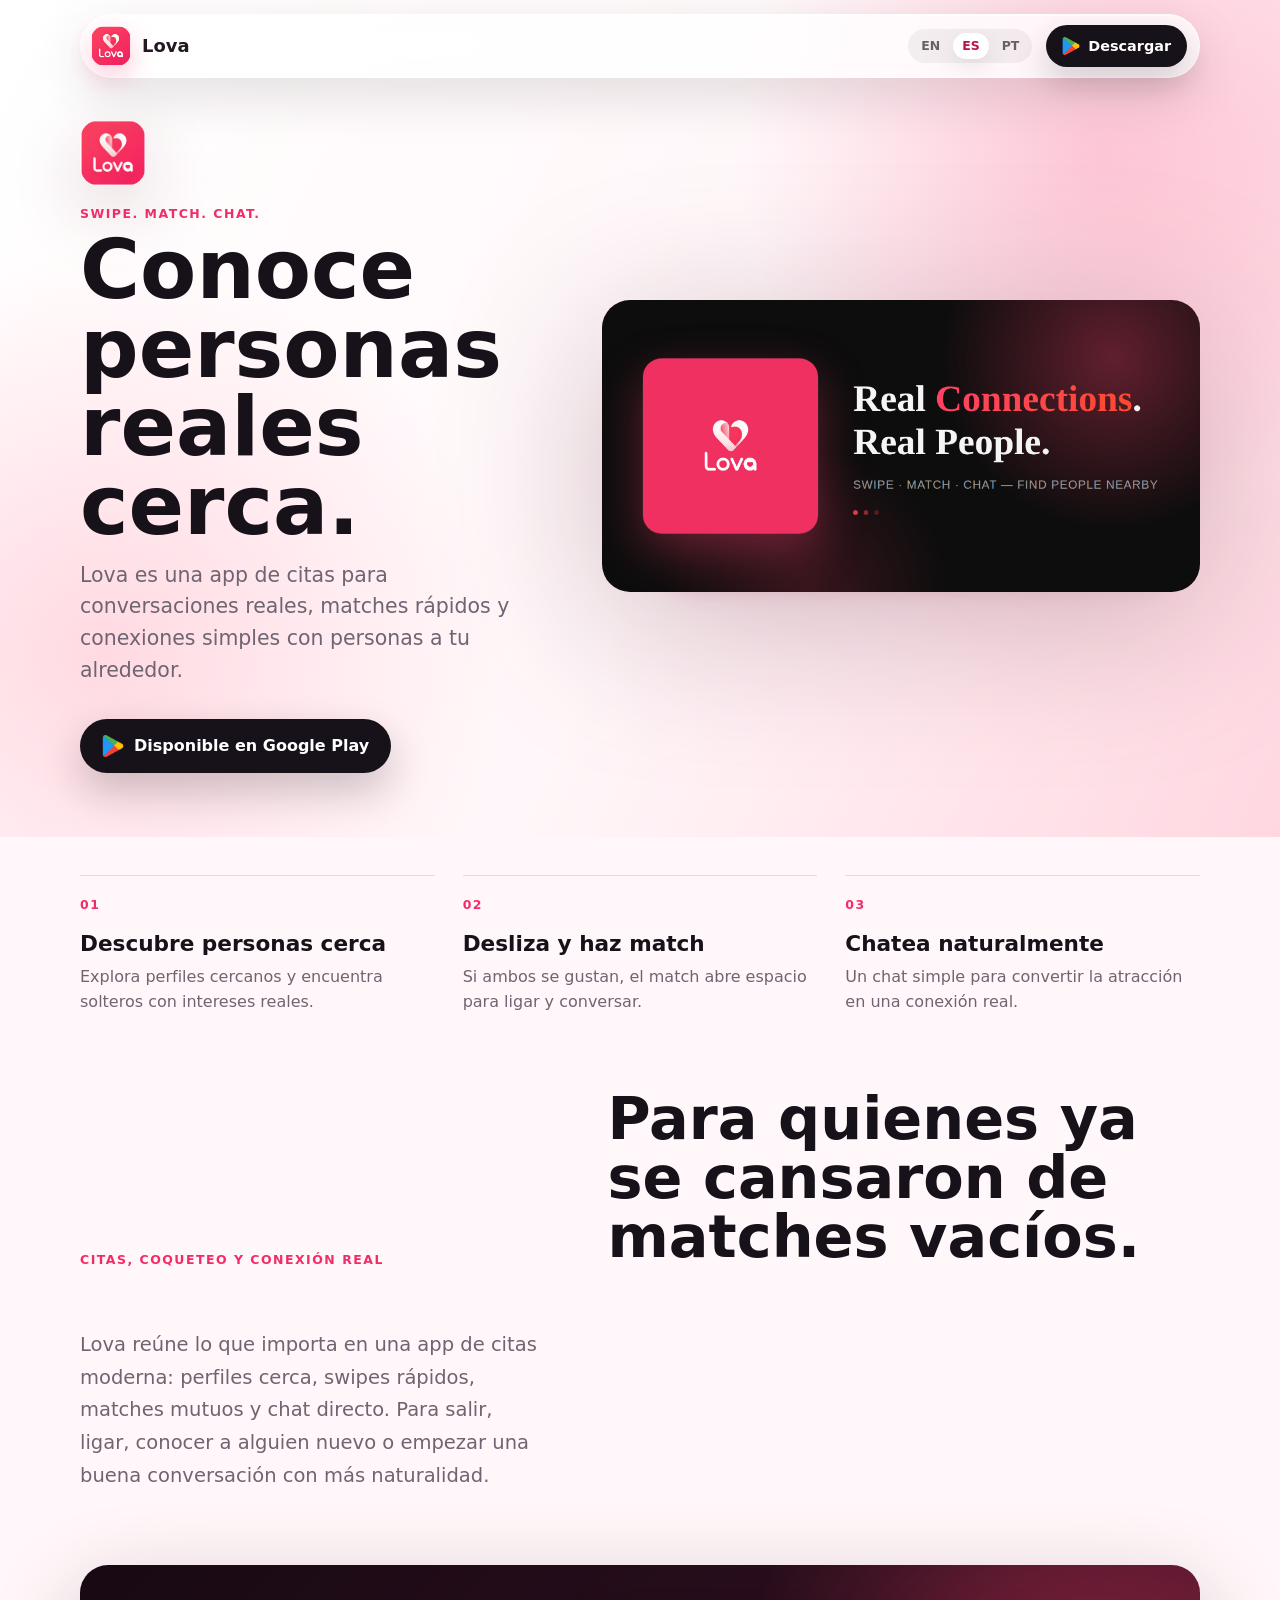
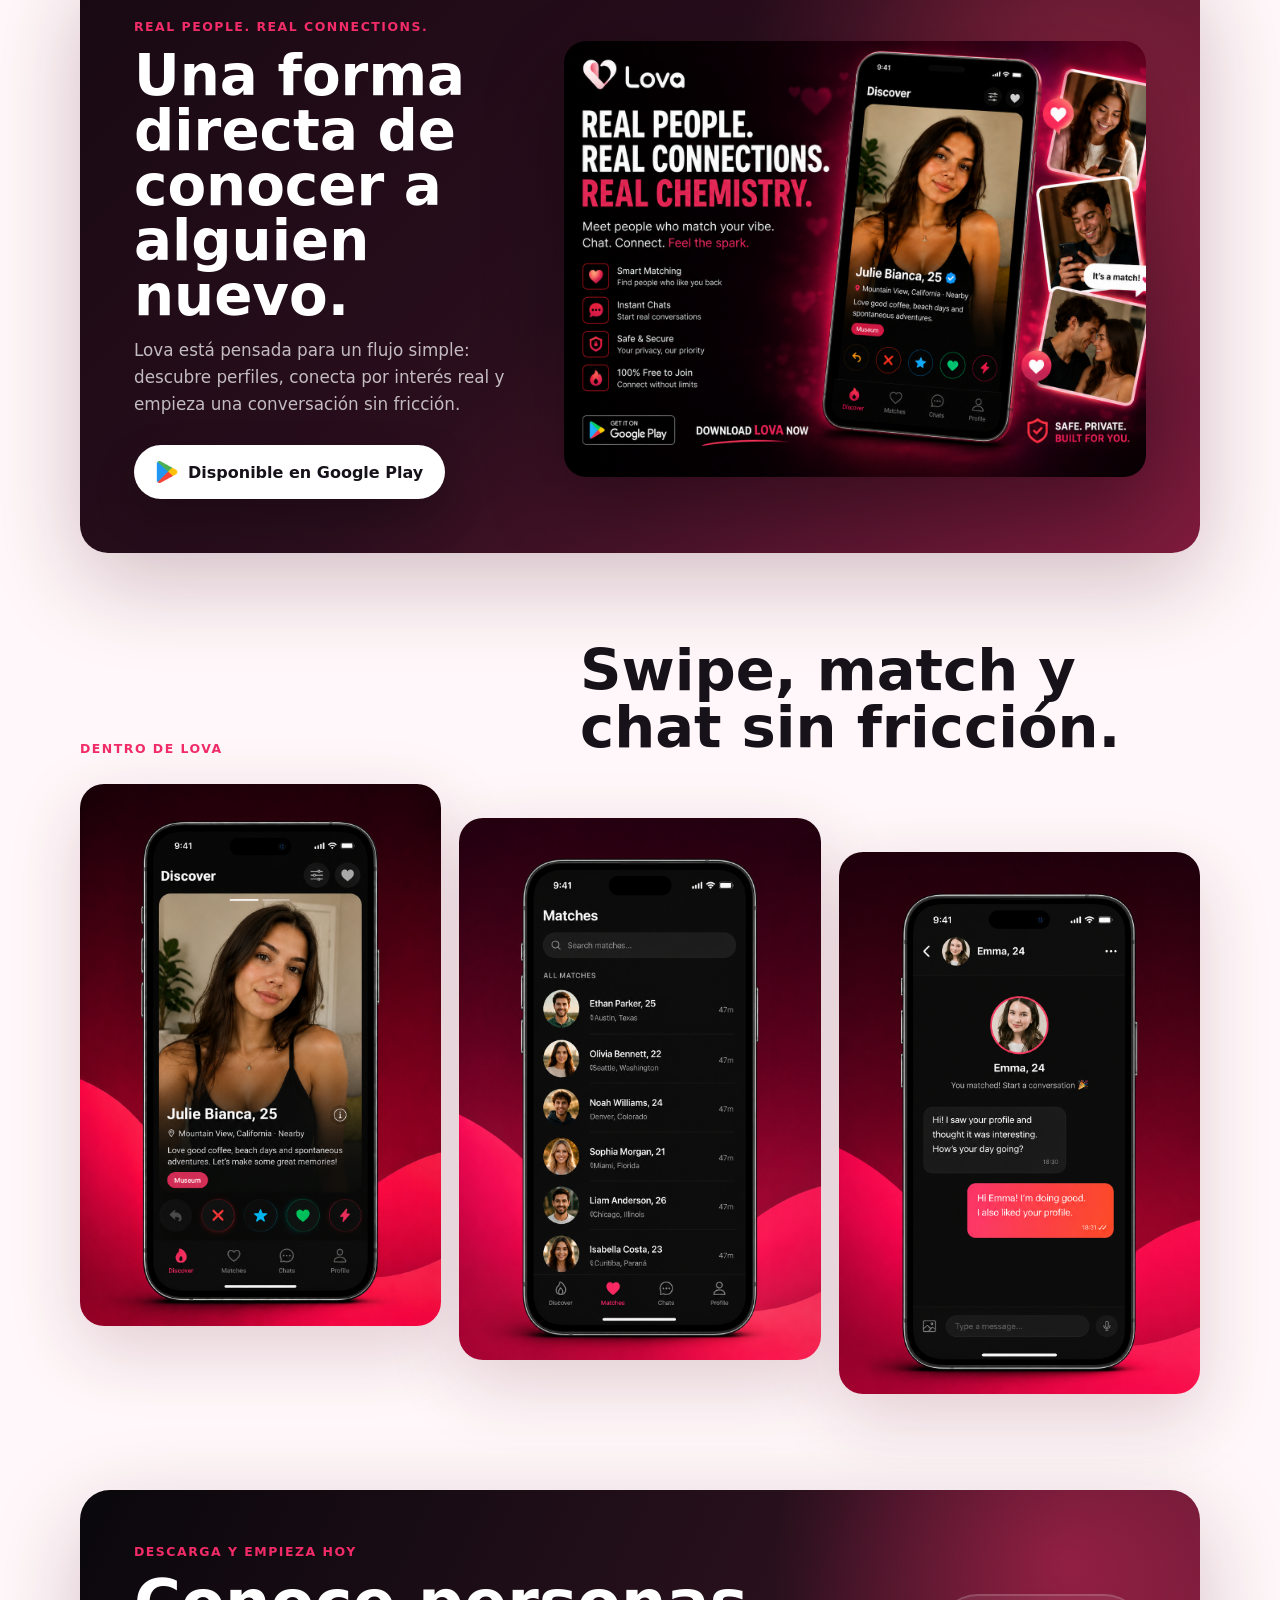
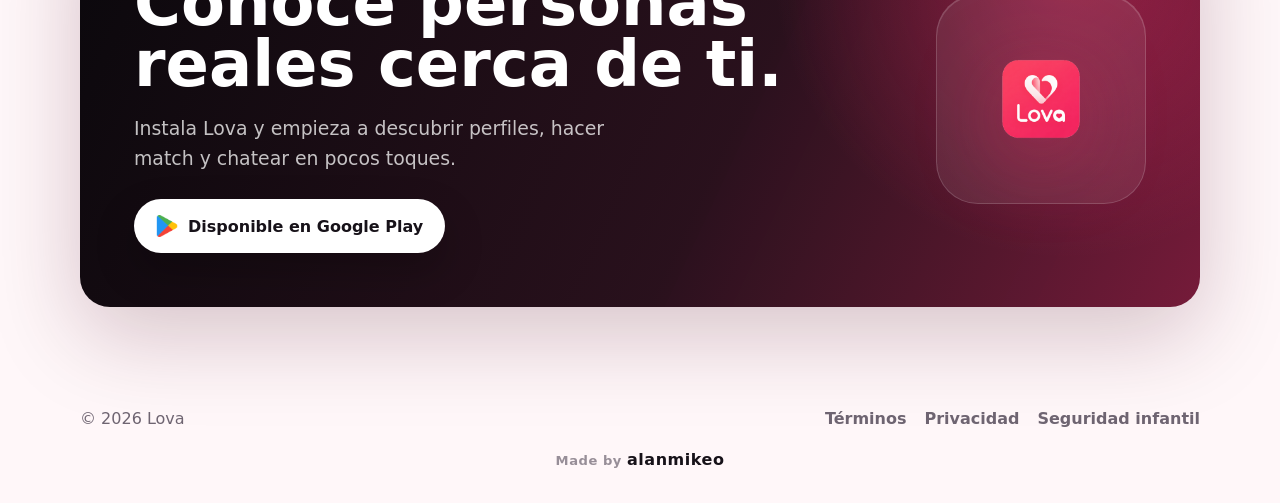
==== es/index.html @ 3b3c05e1 "first release, seo, clean design and multi-language" ====
<!doctype html>
<html lang="es">
  <head>
    <meta charset="utf-8" />
    <meta name="viewport" content="width=device-width, initial-scale=1" />
    <title>Lova | App de citas para conocer personas cerca</title>
    <meta
      name="description"
      content="Lova es una app de citas para conocer personas cerca: desliza, haz match, chatea y empieza conversaciones reales."
    />
    <meta name="robots" content="index, follow, max-image-preview:large" />
    <meta name="googlebot" content="index, follow, max-image-preview:large" />
    <meta name="author" content="alanmikeo" />
    <meta name="application-name" content="Lova" />
    <meta name="apple-mobile-web-app-title" content="Lova" />
    <meta name="format-detection" content="telephone=no" />
    <link rel="canonical" href="https://alanmikeo.github.io/lova-dating/es/" />
    <link rel="alternate" hreflang="x-default" href="https://alanmikeo.github.io/lova-dating/" />
    <link rel="alternate" hreflang="en" href="https://alanmikeo.github.io/lova-dating/" />
    <link rel="alternate" hreflang="es" href="https://alanmikeo.github.io/lova-dating/es/" />
    <link rel="alternate" hreflang="pt-BR" href="https://alanmikeo.github.io/lova-dating/pt-br/" />
    <link rel="sitemap" type="application/xml" href="https://alanmikeo.github.io/lova-dating/sitemap.xml" />
    <link rel="icon" href="../lova-imgs/logo.png" />
    <link rel="apple-touch-icon" href="../lova-imgs/logo.png" />
    <meta property="og:site_name" content="Lova" />
    <meta property="og:title" content="Lova | App de citas para conocer personas cerca" />
    <meta
      property="og:description"
      content="Una app de citas con swipe, match y chat para conocer personas cerca y empezar conversaciones reales."
    />
    <meta property="og:url" content="https://alanmikeo.github.io/lova-dating/es/" />
    <meta property="og:image" content="https://alanmikeo.github.io/lova-dating/lova-imgs/card.png" />
    <meta property="og:image:alt" content="Lova app de citas con swipe, match y chat" />
    <meta property="og:locale" content="es_ES" />
    <meta property="og:type" content="website" />
    <meta name="twitter:card" content="summary_large_image" />
    <meta name="twitter:title" content="Lova | App de citas para conocer personas cerca" />
    <meta
      name="twitter:description"
      content="Swipe, match y chat en una app de citas creada para conocer personas reales cerca."
    />
    <meta name="twitter:image" content="https://alanmikeo.github.io/lova-dating/lova-imgs/card.png" />
    <meta name="theme-color" content="#f22c68" />
    <link rel="stylesheet" href="../styles.css" />
    <script type="application/ld+json">
      {
        "@context": "https://schema.org",
        "@graph": [
          {
            "@type": "WebSite",
            "@id": "https://alanmikeo.github.io/lova-dating/es/#website",
            "url": "https://alanmikeo.github.io/lova-dating/es/",
            "name": "Lova",
            "inLanguage": "es",
            "description": "Página oficial de Lova, una app de citas para conocer personas cerca."
          },
          {
            "@type": "SoftwareApplication",
            "@id": "https://alanmikeo.github.io/lova-dating/es/#app",
            "name": "Lova",
            "operatingSystem": "Android",
            "applicationCategory": "SocialNetworkingApplication",
            "applicationSubCategory": "Dating app",
            "url": "https://alanmikeo.github.io/lova-dating/es/",
            "downloadUrl": "https://play.google.com/store/apps/details?id=com.alanmikeo.lova",
            "installUrl": "https://play.google.com/store/apps/details?id=com.alanmikeo.lova",
            "image": "https://alanmikeo.github.io/lova-dating/lova-imgs/card.png",
            "description": "Lova es una app de citas para conocer personas cerca, deslizar, hacer match y chatear con personas que conectan contigo.",
            "keywords": "app de citas, app de relaciones, conocer personas cerca, swipe, match, chat, ligar, conexiones reales",
            "isAccessibleForFree": true,
            "offers": {
              "@type": "Offer",
              "price": "0",
              "priceCurrency": "USD",
              "availability": "https://schema.org/InStock",
              "url": "https://play.google.com/store/apps/details?id=com.alanmikeo.lova"
            },
            "audience": {
              "@type": "PeopleAudience",
              "suggestedMinAge": 18
            }
          }
        ]
      }
    </script>
  </head>
  <body>
    <header class="site-header">
      <div class="nav-shell">
        <div class="brand" aria-label="Lova">
          <img src="../lova-imgs/logo.png" alt="Lova" />
          <span>Lova</span>
        </div>

        <nav class="header-languages" aria-label="Opciones de idioma">
          <a href="https://alanmikeo.github.io/lova-dating/">EN</a>
          <span>ES</span>
          <a href="https://alanmikeo.github.io/lova-dating/pt-br/">PT</a>
        </nav>

        <a
          class="header-cta"
          href="https://play.google.com/store/apps/details?id=com.alanmikeo.lova"
          rel="noopener noreferrer"
        >
          <img src="../lova-imgs/google-play.png" alt="" />
          <span>Descargar</span>
        </a>
      </div>
    </header>

    <main>
      <section class="hero" aria-labelledby="hero-title">
        <div class="hero-inner">
          <div class="hero-content">
            <img class="hero-logo" src="../lova-imgs/logo.png" alt="Lova app de citas" />
            <p class="eyebrow">Swipe. Match. Chat.</p>
            <h1 id="hero-title">Conoce personas reales cerca.</h1>
            <p class="hero-copy">
              Lova es una app de citas para conversaciones reales, matches
              rápidos y conexiones simples con personas a tu alrededor.
            </p>

            <div class="hero-actions" aria-label="Acciones principales">
              <a
                class="store-button"
                href="https://play.google.com/store/apps/details?id=com.alanmikeo.lova"
                rel="noopener noreferrer"
              >
                <img class="play-mark" src="../lova-imgs/google-play.png" alt="" />
                Disponible en Google Play
              </a>
            </div>
          </div>

          <div class="hero-showcase" aria-hidden="true">
            <img src="../lova-imgs/banner.png" alt="" />
          </div>
        </div>
      </section>

      <section class="proof" aria-label="Resumen de la app">
        <div>
          <span>01</span>
          <h2>Descubre personas cerca</h2>
          <p>Explora perfiles cercanos y encuentra solteros con intereses reales.</p>
        </div>
        <div>
          <span>02</span>
          <h2>Desliza y haz match</h2>
          <p>Si ambos se gustan, el match abre espacio para ligar y conversar.</p>
        </div>
        <div>
          <span>03</span>
          <h2>Chatea naturalmente</h2>
          <p>Un chat simple para convertir la atracción en una conexión real.</p>
        </div>
      </section>

      <section class="seo-strip" aria-labelledby="seo-title">
        <p class="eyebrow">Citas, coqueteo y conexión real</p>
        <h2 id="seo-title">Para quienes ya se cansaron de matches vacíos.</h2>
        <p>
          Lova reúne lo que importa en una app de citas moderna: perfiles cerca,
          swipes rápidos, matches mutuos y chat directo. Para salir, ligar,
          conocer a alguien nuevo o empezar una buena conversación con más
          naturalidad.
        </p>
      </section>

      <section class="promo-card" aria-labelledby="promo-title">
        <div class="promo-copy">
          <p class="eyebrow">Real people. Real connections.</p>
          <h2 id="promo-title">Una forma directa de conocer a alguien nuevo.</h2>
          <p>
            Lova está pensada para un flujo simple: descubre perfiles, conecta
            por interés real y empieza una conversación sin fricción.
          </p>
          <a
            class="store-button store-button-light"
            href="https://play.google.com/store/apps/details?id=com.alanmikeo.lova"
            rel="noopener noreferrer"
          >
            <img class="play-mark" src="../lova-imgs/google-play.png" alt="" />
            Disponible en Google Play
          </a>
        </div>

        <img
          class="promo-image"
          src="../lova-imgs/card.png"
          alt="Card promocional de Lova, app de citas con swipe, match y chat"
          loading="lazy"
        />
      </section>

      <section class="screens" aria-label="Pantallas de Lova">
        <div class="section-title">
          <p>Dentro de Lova</p>
          <h2>Swipe, match y chat sin fricción.</h2>
        </div>

        <div class="screen-row">
          <img src="../lova-imgs/swipe phone.png" alt="Pantalla de swipe para descubrir personas cerca en Lova" loading="lazy" />
          <img src="../lova-imgs/matches phone.png" alt="Pantalla de matches en la app de citas Lova" loading="lazy" />
          <img src="../lova-imgs/chat phone.png" alt="Pantalla de chat para conversar con matches en Lova" loading="lazy" />
        </div>
      </section>

      <section class="final-cta" aria-labelledby="final-title">
        <div class="final-cta-inner">
          <div class="final-copy">
            <p class="eyebrow">Descarga y empieza hoy</p>
            <h2 id="final-title">Conoce personas reales cerca de ti.</h2>
            <p>
              Instala Lova y empieza a descubrir perfiles, hacer match y chatear
              en pocos toques.
            </p>

            <a
              class="store-button store-button-light"
              href="https://play.google.com/store/apps/details?id=com.alanmikeo.lova"
              rel="noopener noreferrer"
            >
              <img class="play-mark" src="../lova-imgs/google-play.png" alt="" />
              Disponible en Google Play
            </a>
          </div>

          <div class="final-mark" aria-hidden="true">
            <img src="../lova-imgs/nobg.png" alt="" loading="lazy" />
          </div>
        </div>
      </section>
    </main>

    <footer class="site-footer">
      <div class="footer-main">
        <p>© 2026 Lova</p>
        <div class="footer-links">
          <a href="https://alanmikeo.github.io/lova-legal/#terms">Términos</a>
          <a href="https://alanmikeo.github.io/lova-legal/#privacy">Privacidad</a>
          <a href="https://alanmikeo.github.io/lova-legal/#child-safety">Seguridad infantil</a>
        </div>
      </div>

      <div class="developer-credit">
        <a href="https://alanmikeo.github.io" target="_blank" rel="noopener">
          Made by <span>alanmikeo</span>
        </a>
      </div>

    </footer>
  </body>
</html>
---- styles.css ----
:root {
  color-scheme: light;
  --ink: #171219;
  --muted: #6f6572;
  --paper: #fff7f9;
  --paper-strong: #ffffff;
  --line: rgba(23, 18, 25, 0.12);
  --brand: #f22c68;
  --brand-deep: #b91448;
  --plum: #2a111d;
  --shadow: 0 24px 70px rgba(93, 20, 46, 0.18);
}

* {
  box-sizing: border-box;
}

body {
  margin: 0;
  min-width: 320px;
  background: var(--paper);
  color: var(--ink);
  font-family:
    Inter, ui-sans-serif, system-ui, -apple-system, BlinkMacSystemFont, "Segoe UI",
    sans-serif;
}

img {
  display: block;
  max-width: 100%;
}

a {
  color: inherit;
  text-decoration: none;
}

.site-header {
  position: fixed;
  top: 0;
  right: 0;
  left: 0;
  z-index: 20;
  width: min(1120px, calc(100% - 32px));
  margin: 14px auto 0;
}

.brand,
.nav-shell,
.header-languages,
.header-cta,
.hero-actions,
.footer-main,
.footer-links {
  display: flex;
  align-items: center;
}

.nav-shell {
  justify-content: space-between;
  gap: 14px;
  min-height: 64px;
  padding: 10px 12px 10px 10px;
  border: 1px solid rgba(255, 255, 255, 0.68);
  border-radius: 999px;
  background: rgba(255, 255, 255, 0.78);
  box-shadow:
    0 18px 52px rgba(23, 18, 25, 0.12),
    inset 0 1px 0 rgba(255, 255, 255, 0.72);
  backdrop-filter: blur(22px);
}

.brand {
  gap: 11px;
  color: #211821;
  font-size: 1.12rem;
  font-weight: 900;
  letter-spacing: 0;
  line-height: 1;
}

.brand img {
  width: 40px;
  height: 40px;
  border-radius: 14px;
  box-shadow: 0 10px 26px rgba(242, 44, 104, 0.24);
}

.header-languages {
  gap: 4px;
  margin-left: auto;
  padding: 4px;
  border-radius: 999px;
  background: rgba(23, 18, 25, 0.055);
}

.header-languages a,
.header-languages span {
  min-width: 34px;
  padding: 7px 9px;
  border-radius: 999px;
  color: rgba(33, 24, 33, 0.66);
  font-size: 0.78rem;
  font-weight: 900;
  line-height: 1;
  text-align: center;
}

.header-languages span {
  background: #fff;
  color: var(--brand-deep);
  box-shadow: 0 8px 22px rgba(23, 18, 25, 0.08);
}

.header-languages a:hover {
  color: var(--ink);
  background: rgba(255, 255, 255, 0.58);
}

.header-cta {
  gap: 8px;
  min-height: 42px;
  padding: 0 16px;
  border-radius: 999px;
  background: var(--ink);
  color: #fff;
  font-size: 0.9rem;
  font-weight: 900;
  line-height: 1;
  box-shadow: 0 14px 32px rgba(23, 18, 25, 0.18);
  transition:
    transform 180ms ease,
    background 180ms ease;
}

.header-cta:hover {
  transform: translateY(-1px);
  background: var(--plum);
}

.header-cta img {
  width: 18px;
  height: 18px;
  object-fit: contain;
}

.hero {
  position: relative;
  overflow: hidden;
  background:
    radial-gradient(circle at 86% 18%, rgba(242, 44, 104, 0.2), transparent 28%),
    radial-gradient(circle at 8% 78%, rgba(255, 207, 218, 0.76), transparent 30%),
    linear-gradient(115deg, #fff 0%, #fff7f9 54%, #ffd7e1 100%);
}

.hero-inner {
  position: relative;
  display: grid;
  grid-template-columns: minmax(0, 0.86fr) minmax(420px, 1.14fr);
  gap: clamp(34px, 5.5vw, 78px);
  align-items: center;
  width: min(1120px, calc(100% - 32px));
  min-height: 88svh;
  margin: 0 auto;
  padding: 120px 0 64px;
}

.hero-content {
  position: relative;
  z-index: 2;
}

.hero-logo {
  width: 66px;
  height: 66px;
  margin-bottom: 20px;
  border-radius: 20px;
  box-shadow: var(--shadow);
}

.eyebrow,
.proof span,
.section-title p {
  margin: 0;
  color: var(--brand);
  font-size: 0.78rem;
  font-weight: 900;
  letter-spacing: 0.12em;
  text-transform: uppercase;
}

.hero h1 {
  margin: 10px 0 14px;
  max-width: 650px;
  font-size: clamp(3.2rem, 6.4vw, 5.65rem);
  line-height: 0.96;
  letter-spacing: 0;
}

.hero-copy {
  max-width: 500px;
  margin: 0;
  color: var(--muted);
  font-size: clamp(1.04rem, 1.8vw, 1.28rem);
  line-height: 1.55;
}

.hero-showcase {
  position: relative;
  z-index: 1;
  justify-self: end;
  width: min(700px, 100%);
}

.hero-showcase::before {
  position: absolute;
  inset: 8% 4% 0 10%;
  z-index: -1;
  border-radius: 34px;
  background: linear-gradient(135deg, rgba(242, 44, 104, 0.22), rgba(23, 18, 25, 0.06));
  filter: blur(10px);
  content: "";
}

.hero-showcase img {
  width: 100%;
  border-radius: 28px;
  filter: drop-shadow(0 30px 80px rgba(67, 8, 31, 0.24));
}

.hero-actions {
  flex-wrap: wrap;
  gap: 16px;
  margin-top: 32px;
}

.store-button {
  display: inline-flex;
  align-items: center;
  justify-content: center;
  gap: 10px;
  min-height: 54px;
  padding: 0 22px;
  border-radius: 999px;
  background: var(--ink);
  color: #fff;
  font-weight: 850;
  box-shadow: 0 18px 42px rgba(23, 18, 25, 0.22);
  transition:
    transform 180ms ease,
    background 180ms ease;
}

.store-button:hover {
  transform: translateY(-2px);
  background: var(--plum);
}

.play-mark {
  width: 22px;
  height: 22px;
  object-fit: contain;
}

.proof,
.seo-strip,
.promo-card,
.screens,
.site-footer {
  width: min(1120px, calc(100% - 32px));
  margin: 0 auto;
}

.proof {
  display: grid;
  grid-template-columns: repeat(3, minmax(0, 1fr));
  gap: 28px;
  padding: 38px 0 64px;
}

.proof div {
  border-top: 1px solid var(--line);
  padding-top: 18px;
}

.proof h2 {
  margin: 18px 0 8px;
  font-size: 1.35rem;
  letter-spacing: 0;
}

.proof p {
  margin: 0;
  color: var(--muted);
  line-height: 1.58;
}

.seo-strip {
  display: grid;
  grid-template-columns: minmax(0, 0.88fr) minmax(0, 1.12fr);
  gap: clamp(24px, 5vw, 62px);
  align-items: end;
  padding: 0 0 72px;
}

.seo-strip h2 {
  margin: 12px 0 0;
  font-size: clamp(2.1rem, 4.6vw, 4.35rem);
  line-height: 1;
  letter-spacing: 0;
}

.seo-strip p:last-child {
  margin: 0;
  color: var(--muted);
  font-size: clamp(1.02rem, 1.8vw, 1.22rem);
  line-height: 1.68;
}

.promo-card {
  display: grid;
  grid-template-columns: minmax(0, 0.78fr) minmax(0, 1.22fr);
  gap: clamp(28px, 5vw, 58px);
  align-items: center;
  margin-bottom: 72px;
  padding: clamp(28px, 5vw, 54px);
  overflow: hidden;
  border-radius: 28px;
  background:
    radial-gradient(circle at 88% 24%, rgba(255, 65, 105, 0.36), transparent 30%),
    linear-gradient(135deg, #170912 0%, #2a0e1d 48%, #f22c68 170%);
  color: #fff;
  box-shadow: 0 28px 90px rgba(67, 8, 31, 0.24);
}

.promo-copy {
  position: relative;
  z-index: 1;
}

.promo-copy h2 {
  max-width: 420px;
  margin: 14px 0 14px;
  font-size: clamp(2.2rem, 4.4vw, 4.25rem);
  line-height: 0.98;
  letter-spacing: 0;
}

.promo-copy p:not(.eyebrow) {
  max-width: 430px;
  margin: 0 0 28px;
  color: rgba(255, 255, 255, 0.72);
  font-size: 1.05rem;
  line-height: 1.58;
}

.store-button-light {
  background: #fff;
  color: var(--ink);
  box-shadow: 0 18px 42px rgba(0, 0, 0, 0.24);
}

.store-button-light:hover {
  background: #fff7f9;
}

.promo-image {
  width: 100%;
  border-radius: 22px;
  box-shadow: 0 30px 80px rgba(0, 0, 0, 0.32);
}

.screens {
  padding: 18px 0 78px;
}

.section-title {
  display: flex;
  align-items: end;
  justify-content: space-between;
  gap: 32px;
  margin-bottom: 28px;
}

.section-title h2 {
  max-width: 620px;
  margin: 0;
  font-size: clamp(2.2rem, 4.5vw, 4.4rem);
  line-height: 0.98;
  letter-spacing: 0;
}

.screen-row {
  display: grid;
  grid-template-columns: repeat(3, minmax(0, 1fr));
  gap: 18px;
}

.screen-row img {
  width: 100%;
  aspect-ratio: 2 / 3;
  border-radius: 24px;
  object-fit: cover;
  box-shadow: var(--shadow);
}

.screen-row img:nth-child(2) {
  margin-top: 34px;
}

.screen-row img:nth-child(3) {
  margin-top: 68px;
}

.final-cta {
  position: relative;
  overflow: hidden;
  width: min(1120px, calc(100% - 32px));
  margin: 18px auto 72px;
  border-radius: 30px;
  background:
    radial-gradient(circle at 88% 18%, rgba(242, 44, 104, 0.42), transparent 28%),
    linear-gradient(115deg, rgba(10, 8, 12, 0.98) 0%, rgba(42, 17, 29, 0.98) 58%, rgba(242, 44, 104, 0.84) 150%),
    #171219;
  color: #fff;
  box-shadow: 0 28px 90px rgba(67, 8, 31, 0.22);
}

.final-cta-inner {
  display: grid;
  grid-template-columns: minmax(0, 1fr) 220px;
  gap: clamp(22px, 4vw, 48px);
  align-items: center;
  padding: clamp(28px, 5vw, 54px);
}

.final-copy {
  position: relative;
  z-index: 1;
}

.final-copy h2 {
  max-width: 680px;
  margin: 14px 0 18px;
  font-size: clamp(2.35rem, 5vw, 4.8rem);
  line-height: 0.96;
  letter-spacing: 0;
}

.final-copy p:not(.eyebrow) {
  max-width: 520px;
  margin: 0 0 26px;
  color: rgba(255, 255, 255, 0.75);
  font-size: clamp(1rem, 1.7vw, 1.18rem);
  line-height: 1.58;
}

.final-mark {
  display: grid;
  place-items: center;
  justify-self: end;
  width: 210px;
  aspect-ratio: 1;
  border: 1px solid rgba(255, 255, 255, 0.16);
  border-radius: 42px;
  background: rgba(255, 255, 255, 0.08);
  box-shadow: inset 0 1px 0 rgba(255, 255, 255, 0.16);
}

.final-mark img {
  width: 78%;
  filter: drop-shadow(0 18px 42px rgba(242, 44, 104, 0.34));
}

.footer-main {
  display: flex;
  align-items: center;
  justify-content: space-between;
  gap: 18px;
}

.site-footer {
  padding: 30px 0 34px;
  color: var(--muted);
}

.footer-main p {
  margin: 0;
}

.footer-links {
  gap: 18px;
  flex-wrap: wrap;
  justify-content: flex-end;
}

.footer-links a {
  color: var(--muted);
  font-weight: 760;
}

.footer-links a:hover,
.developer-credit a:hover span {
  color: var(--ink);
}

.developer-credit {
  margin-top: 22px;
  text-align: center;
}

.developer-credit a {
  color: rgba(111, 101, 114, 0.72);
  font-size: 0.82rem;
  font-weight: 650;
  letter-spacing: 0.04em;
}

.developer-credit span {
  color: var(--ink);
  font-size: medium;
  font-weight: 850;
}

@media (max-width: 860px) {
  .site-header {
    width: min(100% - 24px, 1120px);
    margin-top: 12px;
  }

  .nav-shell {
    gap: 10px;
  }

  .hero-inner {
    grid-template-columns: 1fr;
    gap: 38px;
    min-height: auto;
    padding: 118px 0 58px;
  }

  .hero-showcase {
    justify-self: center;
    width: min(680px, 100%);
  }

  .proof,
  .seo-strip,
  .promo-card,
  .screen-row {
    grid-template-columns: 1fr;
  }

  .proof {
    gap: 22px;
    padding-bottom: 48px;
  }

  .seo-strip {
    padding-bottom: 48px;
  }

  .section-title {
    display: block;
  }

  .section-title p {
    margin-bottom: 12px;
  }

  .promo-card {
    margin-bottom: 54px;
  }

  .screen-row img,
  .screen-row img:nth-child(2),
  .screen-row img:nth-child(3) {
    max-width: 420px;
    margin: 0 auto;
  }

  .final-cta-inner {
    grid-template-columns: 1fr;
  }

  .final-mark {
    justify-self: center;
    width: min(220px, 72%);
  }
}

@media (max-width: 520px) {
  .site-header {
    width: min(100% - 16px, 1120px);
    margin-top: 8px;
  }

  .nav-shell {
    min-height: 54px;
    padding: 8px;
    gap: 8px;
  }

  .brand {
    gap: 8px;
    font-size: 0.96rem;
  }

  .brand img {
    width: 34px;
    height: 34px;
    border-radius: 12px;
  }

  .header-languages {
    gap: 2px;
    padding: 3px;
  }

  .header-languages a,
  .header-languages span {
    min-width: 28px;
    padding: 6px 7px;
    font-size: 0.72rem;
  }

  .header-cta {
    min-height: 38px;
    padding: 0 11px;
    font-size: 0.78rem;
  }

  .header-cta img {
    display: none;
  }

  .hero-inner,
  .proof,
  .seo-strip,
  .promo-card,
  .screens,
  .site-footer {
    width: min(100% - 24px, 1120px);
  }

  .hero-logo {
    width: 62px;
    height: 62px;
    border-radius: 18px;
  }

  .hero h1 {
    font-size: clamp(3.15rem, 15vw, 5rem);
  }

  .hero-copy {
    max-width: 330px;
    font-size: 1.02rem;
  }

  .store-button {
    width: 100%;
  }

  .screens {
    padding-bottom: 52px;
  }

  .promo-card {
    border-radius: 22px;
    padding: 24px;
  }

  .promo-copy p:not(.eyebrow) {
    font-size: 1rem;
  }

  .store-button-light {
    width: 100%;
  }

  .final-cta {
    width: min(100% - 24px, 1120px);
    margin-bottom: 48px;
    border-radius: 24px;
  }

  .final-cta-inner {
    padding: 24px;
  }

  .final-mark {
    width: min(180px, 74%);
    border-radius: 32px;
  }

  .footer-main {
    align-items: flex-start;
    flex-direction: column;
  }

  .footer-links {
    justify-content: flex-start;
  }
}
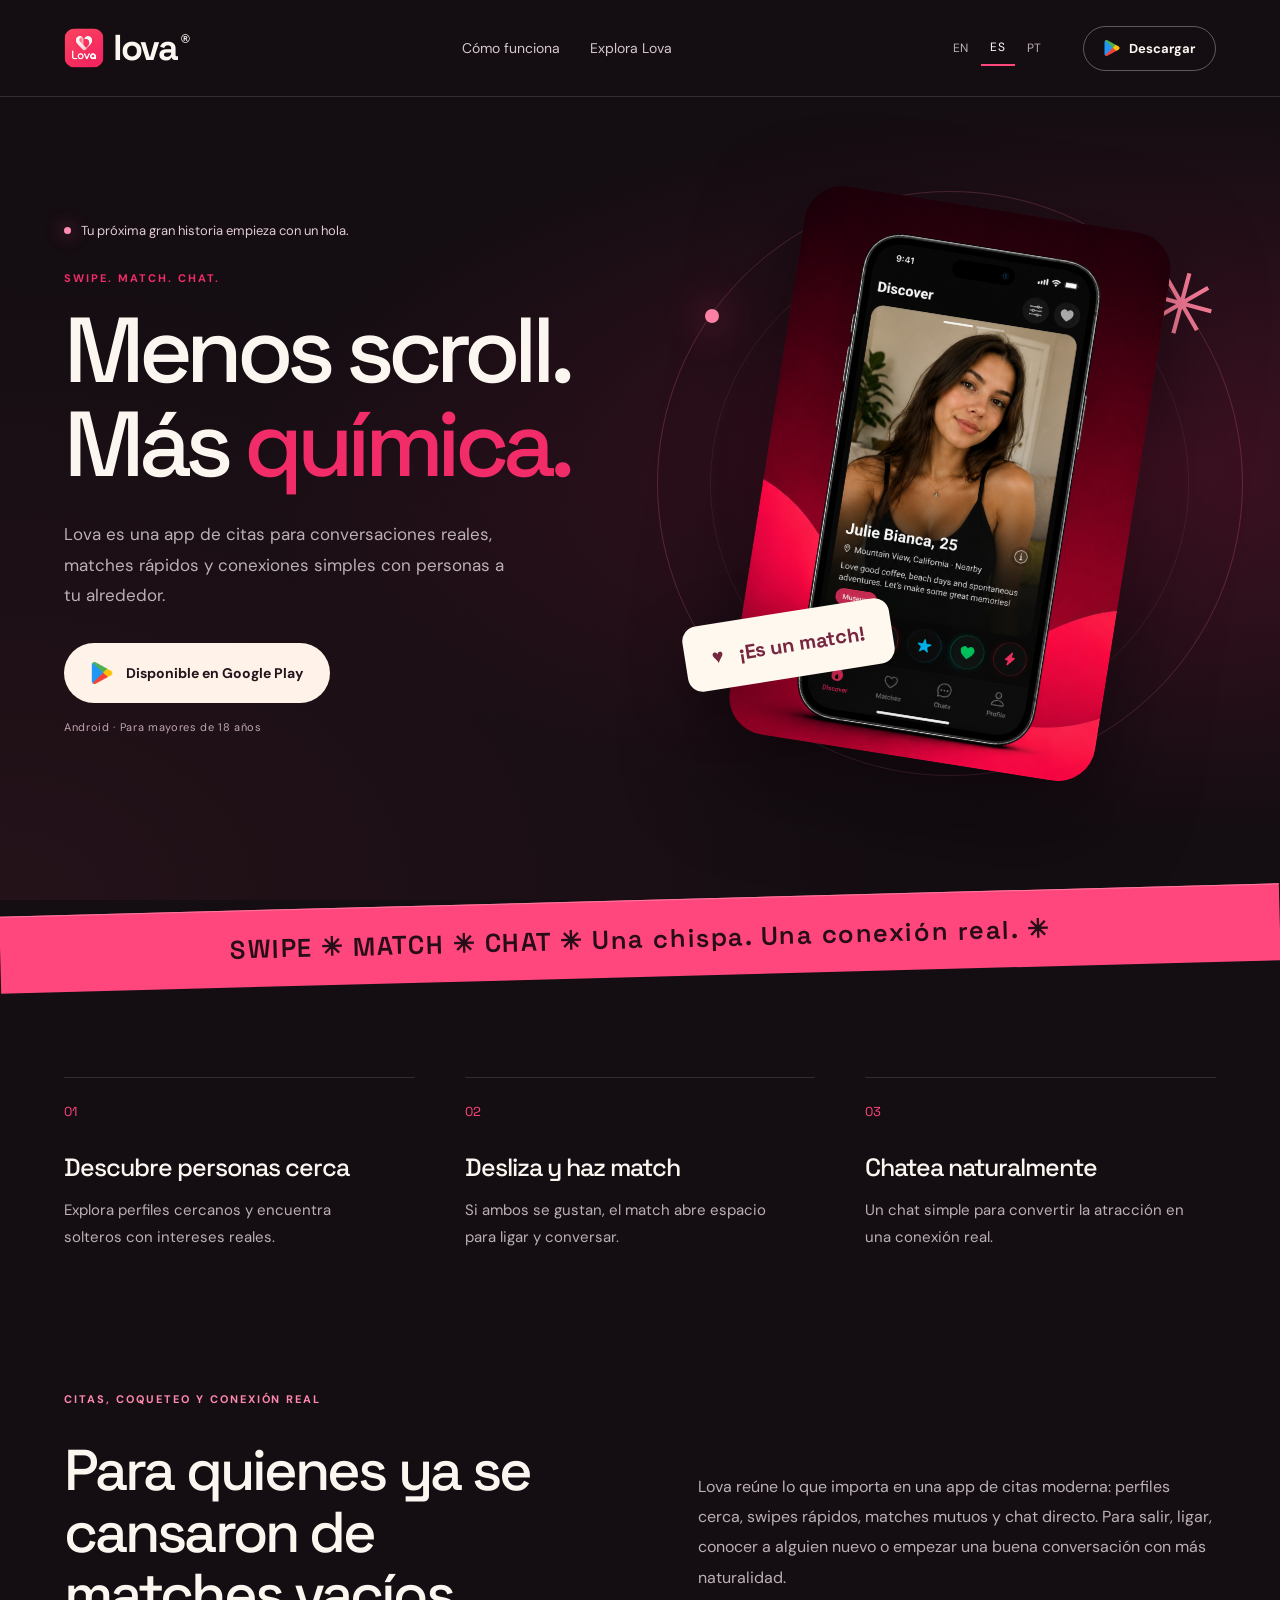
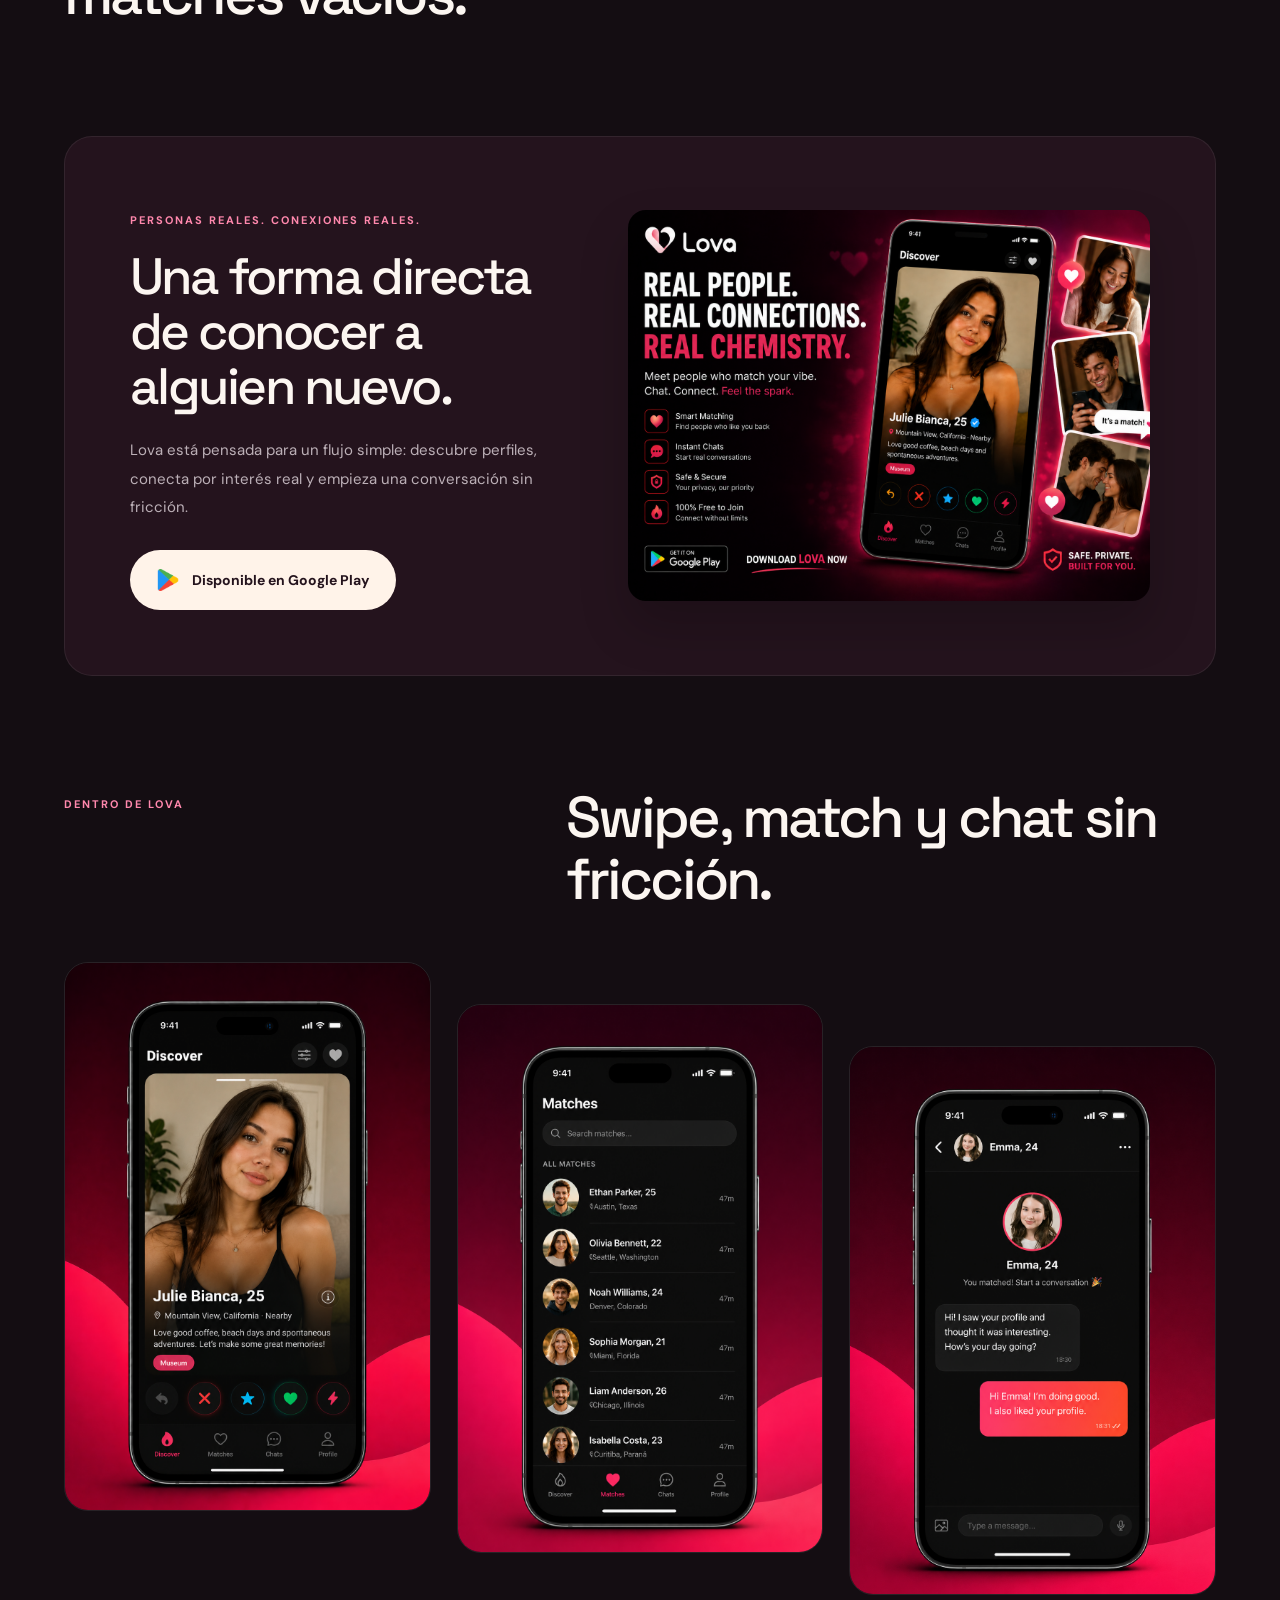
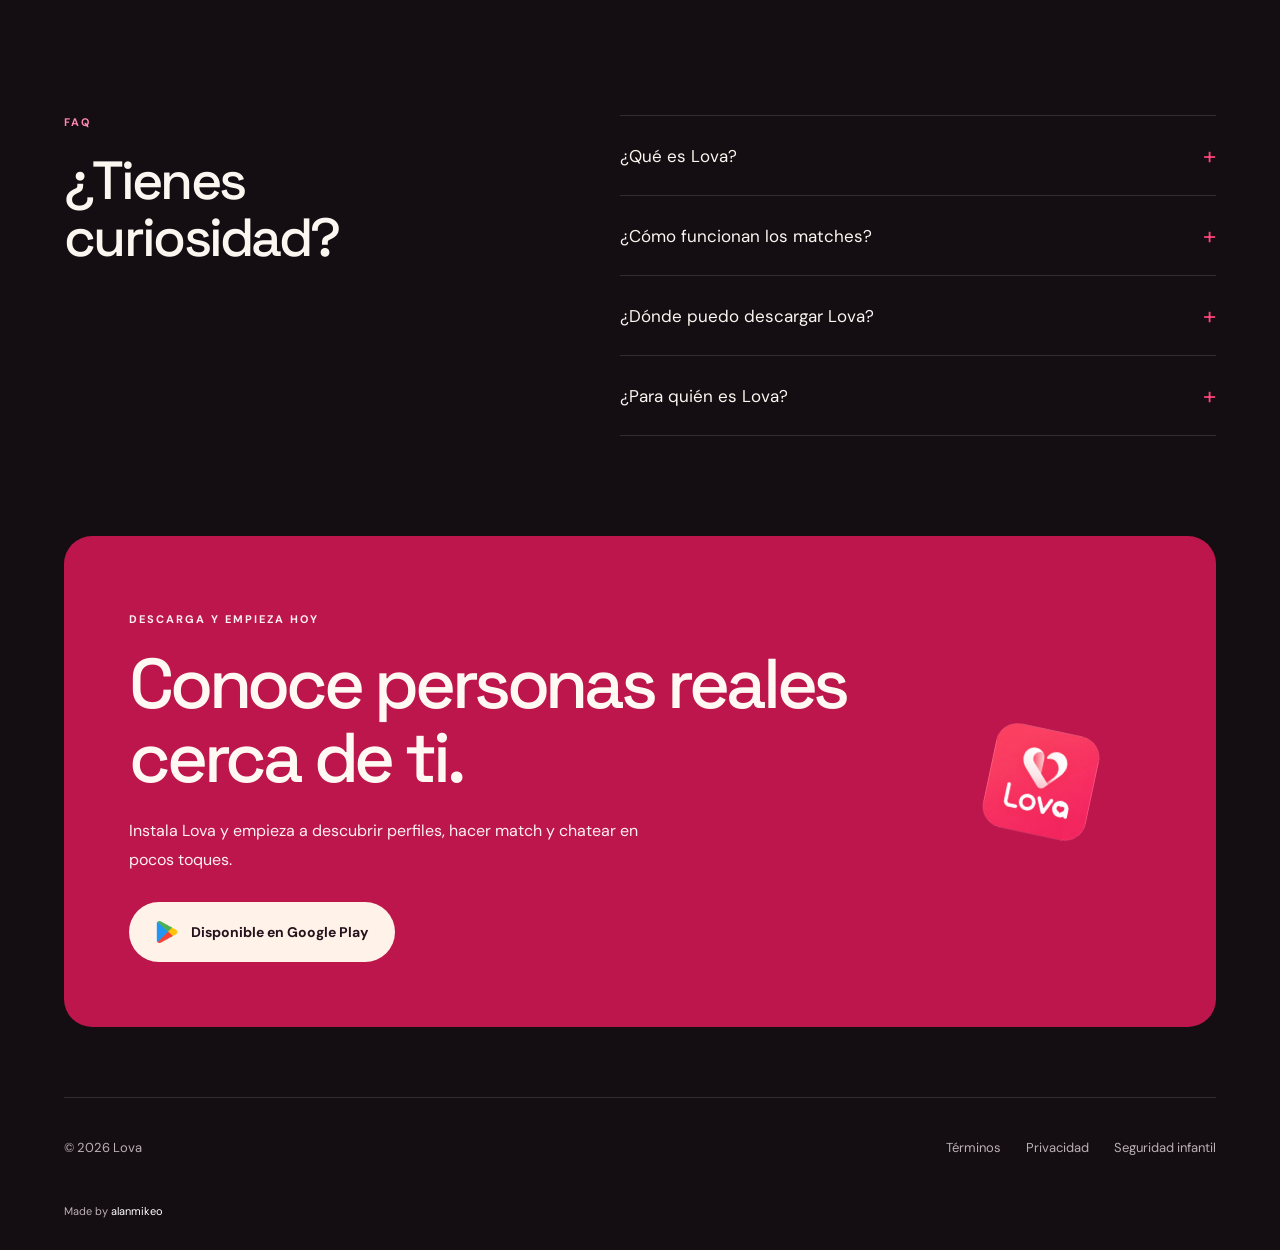
==== commit 5f2b74a8: "new style - real landingpage and SEO" ====
--- a/es/index.html
+++ b/es/index.html
@@ -42,60 +42,111 @@
     <meta name="twitter:image" content="https://alanmikeo.github.io/lova-dating/lova-imgs/card.png" />
     <meta name="theme-color" content="#f22c68" />
     <link rel="stylesheet" href="../styles.css" />
-    <script type="application/ld+json">
-      {
-        "@context": "https://schema.org",
-        "@graph": [
-          {
-            "@type": "WebSite",
-            "@id": "https://alanmikeo.github.io/lova-dating/es/#website",
-            "url": "https://alanmikeo.github.io/lova-dating/es/",
-            "name": "Lova",
-            "inLanguage": "es",
-            "description": "Página oficial de Lova, una app de citas para conocer personas cerca."
-          },
-          {
-            "@type": "SoftwareApplication",
-            "@id": "https://alanmikeo.github.io/lova-dating/es/#app",
-            "name": "Lova",
-            "operatingSystem": "Android",
-            "applicationCategory": "SocialNetworkingApplication",
-            "applicationSubCategory": "Dating app",
-            "url": "https://alanmikeo.github.io/lova-dating/es/",
-            "downloadUrl": "https://play.google.com/store/apps/details?id=com.alanmikeo.lova",
-            "installUrl": "https://play.google.com/store/apps/details?id=com.alanmikeo.lova",
-            "image": "https://alanmikeo.github.io/lova-dating/lova-imgs/card.png",
-            "description": "Lova es una app de citas para conocer personas cerca, deslizar, hacer match y chatear con personas que conectan contigo.",
-            "keywords": "app de citas, app de relaciones, conocer personas cerca, swipe, match, chat, ligar, conexiones reales",
-            "isAccessibleForFree": true,
-            "offers": {
-              "@type": "Offer",
-              "price": "0",
-              "priceCurrency": "USD",
-              "availability": "https://schema.org/InStock",
-              "url": "https://play.google.com/store/apps/details?id=com.alanmikeo.lova"
-            },
-            "audience": {
-              "@type": "PeopleAudience",
-              "suggestedMinAge": 18
-            }
+    <script type="application/ld+json">{
+  "@context": "https://schema.org",
+  "@graph": [
+    {
+      "@type": "WebSite",
+      "@id": "https://alanmikeo.github.io/lova-dating/es/#website",
+      "url": "https://alanmikeo.github.io/lova-dating/es/",
+      "name": "Lova",
+      "inLanguage": "es",
+      "description": "Página oficial de Lova, una app de citas para conocer personas cerca."
+    },
+    {
+      "@type": "SoftwareApplication",
+      "@id": "https://alanmikeo.github.io/lova-dating/es/#app",
+      "name": "Lova",
+      "operatingSystem": "Android",
+      "applicationCategory": "SocialNetworkingApplication",
+      "applicationSubCategory": "Dating app",
+      "url": "https://alanmikeo.github.io/lova-dating/es/",
+      "downloadUrl": "https://play.google.com/store/apps/details?id=com.alanmikeo.lova",
+      "installUrl": "https://play.google.com/store/apps/details?id=com.alanmikeo.lova",
+      "image": "https://alanmikeo.github.io/lova-dating/lova-imgs/card.png",
+      "description": "Lova es una app de citas para conocer personas cerca, deslizar, hacer match y chatear con personas que conectan contigo.",
+      "keywords": "app de citas, app de relaciones, conocer personas cerca, swipe, match, chat, ligar, conexiones reales",
+      "isAccessibleForFree": true,
+      "offers": {
+        "@type": "Offer",
+        "price": "0",
+        "priceCurrency": "USD",
+        "availability": "https://schema.org/InStock",
+        "url": "https://play.google.com/store/apps/details?id=com.alanmikeo.lova"
+      },
+      "audience": {
+        "@type": "PeopleAudience",
+        "suggestedMinAge": 18
+      }
+    },
+    {
+      "@type": "WebPage",
+      "@id": "https://alanmikeo.github.io/lova-dating/es/#webpage",
+      "url": "https://alanmikeo.github.io/lova-dating/es/",
+      "name": "Lova | App de citas para conocer personas cerca",
+      "inLanguage": "es",
+      "isPartOf": {
+        "@id": "https://alanmikeo.github.io/lova-dating/#website"
+      }
+    },
+    {
+      "@type": "FAQPage",
+      "@id": "https://alanmikeo.github.io/lova-dating/es/#faq",
+      "inLanguage": "es",
+      "mainEntity": [
+        {
+          "@type": "Question",
+          "name": "¿Qué es Lova?",
+          "acceptedAnswer": {
+            "@type": "Answer",
+            "text": "Lova es una app de citas para descubrir personas cerca, hacer match por interés mutuo y empezar una conversación."
           }
-        ]
-      }
-    </script>
+        },
+        {
+          "@type": "Question",
+          "name": "¿Cómo funcionan los matches?",
+          "acceptedAnswer": {
+            "@type": "Answer",
+            "text": "Explora perfiles y muestra tu interés. Cuando el interés es mutuo, pueden empezar a conversar."
+          }
+        },
+        {
+          "@type": "Question",
+          "name": "¿Dónde puedo descargar Lova?",
+          "acceptedAnswer": {
+            "@type": "Answer",
+            "text": "Lova está disponible para Android en Google Play. Usa cualquier botón de descarga de esta página."
+          }
+        },
+        {
+          "@type": "Question",
+          "name": "¿Para quién es Lova?",
+          "acceptedAnswer": {
+            "@type": "Answer",
+            "text": "Lova está dirigido a personas de 18 años o más."
+          }
+        }
+      ]
+    }
+  ]
+}</script>
+  <link rel="preconnect" href="https://fonts.googleapis.com" />
+<link rel="preconnect" href="https://fonts.gstatic.com" crossorigin />
+<link href="https://fonts.googleapis.com/css2?family=DM+Sans:wght@400;500;600;700&family=Space+Grotesk:wght@400;500;600;700&display=swap" rel="stylesheet" />
+    <script src="../navigation.js" defer></script>
   </head>
-  <body>
+  <body><a class="skip-link" href="#main">Saltar al contenido</a>
     <header class="site-header">
       <div class="nav-shell">
-        <div class="brand" aria-label="Lova">
-          <img src="../lova-imgs/logo.png" alt="Lova" />
-          <span>Lova</span>
-        </div>
-
-        <nav class="header-languages" aria-label="Opciones de idioma">
-          <a href="https://alanmikeo.github.io/lova-dating/">EN</a>
-          <span>ES</span>
-          <a href="https://alanmikeo.github.io/lova-dating/pt-br/">PT</a>
+        <a class="brand" href="#" aria-label="Lova">
+          <img src="../lova-imgs/logo.png" alt="Lova" width="1254" height="1254" />
+          <span>lova<span class="brand-dot">®</span></span>
+        </a>
+
+        <nav class="section-nav" aria-label="Explora Lova"><a href="#how">Cómo funciona</a><a href="#screens">Explora Lova</a></nav><nav class="header-languages" aria-label="Opciones de idioma">
+          <a href="../">EN</a>
+          <span aria-current="page">ES</span>
+          <a href="../pt-br/">PT</a>
         </nav>
 
         <a
@@ -103,19 +154,19 @@
           href="https://play.google.com/store/apps/details?id=com.alanmikeo.lova"
           rel="noopener noreferrer"
         >
-          <img src="../lova-imgs/google-play.png" alt="" />
+          <img src="../lova-imgs/google-play.png" alt="" width="512" height="512" />
           <span>Descargar</span>
         </a>
       </div>
     </header>
 
-    <main>
+    <main id="main">
       <section class="hero" aria-labelledby="hero-title">
         <div class="hero-inner">
           <div class="hero-content">
-            <img class="hero-logo" src="../lova-imgs/logo.png" alt="Lova app de citas" />
+            <p class="hero-kicker"><span></span>Tu próxima gran historia empieza con un hola.</p>
             <p class="eyebrow">Swipe. Match. Chat.</p>
-            <h1 id="hero-title">Conoce personas reales cerca.</h1>
+            <h1 id="hero-title">Menos scroll.<br>Más <em>química.</em></h1>
             <p class="hero-copy">
               Lova es una app de citas para conversaciones reales, matches
               rápidos y conexiones simples con personas a tu alrededor.
@@ -123,23 +174,22 @@
 
             <div class="hero-actions" aria-label="Acciones principales">
               <a
-                class="store-button"
+                class="store-button store-button-light"
                 href="https://play.google.com/store/apps/details?id=com.alanmikeo.lova"
                 rel="noopener noreferrer"
               >
-                <img class="play-mark" src="../lova-imgs/google-play.png" alt="" />
+                <img class="play-mark" src="../lova-imgs/google-play.png" alt="" width="512" height="512" />
                 Disponible en Google Play
               </a>
-            </div>
+            </div><p class="download-note">Android · Para mayores de 18 años</p>
           </div>
 
-          <div class="hero-showcase" aria-hidden="true">
-            <img src="../lova-imgs/banner.png" alt="" />
+          <div class="hero-showcase" aria-hidden="true"><div class="orbit orbit-one"></div><div class="orbit orbit-two"></div><span class="spark-symbol">✳</span><img src="../lova-imgs/swipe phone.png" alt="" fetchpriority="high" width="1024" height="1536" /><span class="match-label">♥ &nbsp; ¡Es un match!</span>
           </div>
         </div>
       </section>
 
-      <section class="proof" aria-label="Resumen de la app">
+      <div class="marquee" aria-hidden="true"><span>SWIPE ✳ MATCH ✳ CHAT ✳ Una chispa. Una conexión real. ✳</span></div><section id="how" class="proof" aria-label="Resumen de la app">
         <div>
           <span>01</span>
           <h2>Descubre personas cerca</h2>
@@ -170,7 +220,7 @@
 
       <section class="promo-card" aria-labelledby="promo-title">
         <div class="promo-copy">
-          <p class="eyebrow">Real people. Real connections.</p>
+          <p class="eyebrow">Personas reales. Conexiones reales.</p>
           <h2 id="promo-title">Una forma directa de conocer a alguien nuevo.</h2>
           <p>
             Lova está pensada para un flujo simple: descubre perfiles, conecta
@@ -181,7 +231,7 @@
             href="https://play.google.com/store/apps/details?id=com.alanmikeo.lova"
             rel="noopener noreferrer"
           >
-            <img class="play-mark" src="../lova-imgs/google-play.png" alt="" />
+            <img class="play-mark" src="../lova-imgs/google-play.png" alt="" width="512" height="512" />
             Disponible en Google Play
           </a>
         </div>
@@ -191,23 +241,23 @@
           src="../lova-imgs/card.png"
           alt="Card promocional de Lova, app de citas con swipe, match y chat"
           loading="lazy"
-        />
-      </section>
-
-      <section class="screens" aria-label="Pantallas de Lova">
+        width="1448" height="1086" />
+      </section>
+
+      <section id="screens" class="screens" aria-label="Pantallas de Lova">
         <div class="section-title">
           <p>Dentro de Lova</p>
           <h2>Swipe, match y chat sin fricción.</h2>
         </div>
 
         <div class="screen-row">
-          <img src="../lova-imgs/swipe phone.png" alt="Pantalla de swipe para descubrir personas cerca en Lova" loading="lazy" />
-          <img src="../lova-imgs/matches phone.png" alt="Pantalla de matches en la app de citas Lova" loading="lazy" />
-          <img src="../lova-imgs/chat phone.png" alt="Pantalla de chat para conversar con matches en Lova" loading="lazy" />
-        </div>
-      </section>
-
-      <section class="final-cta" aria-labelledby="final-title">
+          <img src="../lova-imgs/swipe phone.png" alt="Pantalla de swipe para descubrir personas cerca en Lova" loading="lazy" width="1024" height="1536" />
+          <img src="../lova-imgs/matches phone.png" alt="Pantalla de matches en la app de citas Lova" loading="lazy" width="1024" height="1536" />
+          <img src="../lova-imgs/chat phone.png" alt="Pantalla de chat para conversar con matches en Lova" loading="lazy" width="1024" height="1536" />
+        </div>
+      </section>
+
+      <section class="faq" aria-labelledby="faq-title"><p class="eyebrow">FAQ</p><h2 id="faq-title">¿Tienes curiosidad?</h2><details><summary>¿Qué es Lova?<span aria-hidden="true">+</span></summary><p>Lova es una app de citas para descubrir personas cerca, hacer match por interés mutuo y empezar una conversación.</p></details><details><summary>¿Cómo funcionan los matches?<span aria-hidden="true">+</span></summary><p>Explora perfiles y muestra tu interés. Cuando el interés es mutuo, pueden empezar a conversar.</p></details><details><summary>¿Dónde puedo descargar Lova?<span aria-hidden="true">+</span></summary><p>Lova está disponible para Android en Google Play. Usa cualquier botón de descarga de esta página.</p></details><details><summary>¿Para quién es Lova?<span aria-hidden="true">+</span></summary><p>Lova está dirigido a personas de 18 años o más.</p></details></section><section class="final-cta" aria-labelledby="final-title">
         <div class="final-cta-inner">
           <div class="final-copy">
             <p class="eyebrow">Descarga y empieza hoy</p>
@@ -222,13 +272,13 @@
               href="https://play.google.com/store/apps/details?id=com.alanmikeo.lova"
               rel="noopener noreferrer"
             >
-              <img class="play-mark" src="../lova-imgs/google-play.png" alt="" />
+              <img class="play-mark" src="../lova-imgs/google-play.png" alt="" width="512" height="512" />
               Disponible en Google Play
             </a>
           </div>
 
           <div class="final-mark" aria-hidden="true">
-            <img src="../lova-imgs/nobg.png" alt="" loading="lazy" />
+            <img src="../lova-imgs/nobg.png" alt="" loading="lazy" width="1024" height="1024" />
           </div>
         </div>
       </section>
--- a/styles.css
+++ b/styles.css
@@ -1,705 +1,792 @@
 :root {
-  color-scheme: light;
-  --ink: #171219;
-  --muted: #6f6572;
-  --paper: #fff7f9;
-  --paper-strong: #ffffff;
-  --line: rgba(23, 18, 25, 0.12);
-  --brand: #f22c68;
-  --brand-deep: #b91448;
-  --plum: #2a111d;
-  --shadow: 0 24px 70px rgba(93, 20, 46, 0.18);
-}
-
+  color-scheme:dark;
+  --ink:#fcf6f1;
+  --muted:#bcb0b7;
+  --paper:#140d12;
+  --brand:#ff467d;
+  --line:#ffffff20;
+  --plum:#301622
+}
 * {
-  box-sizing: border-box;
-}
-
+  box-sizing:border-box
+}
+html {
+  scroll-behavior:smooth;
+  scroll-padding-top:110px
+}
 body {
-  margin: 0;
-  min-width: 320px;
-  background: var(--paper);
-  color: var(--ink);
-  font-family:
-    Inter, ui-sans-serif, system-ui, -apple-system, BlinkMacSystemFont, "Segoe UI",
-    sans-serif;
-}
-
+  margin:0;
+  background:var(--paper);
+  color:var(--ink);
+  font-family:'DM Sans',sans-serif;
+  min-width:320px
+}
+a {
+  color:inherit;
+  text-decoration:none
+}
 img {
-  display: block;
-  max-width: 100%;
-}
-
-a {
-  color: inherit;
-  text-decoration: none;
-}
-
+  display:block;
+  max-width:100%;
+  height:auto
+}
+h1,h2,h3,.brand {
+  font-family:'Space Grotesk',sans-serif
+}
+a,summary {
+   -webkit-tap-highlight-color:transparent
+}
+a:focus-visible,summary:focus-visible {
+  outline:3px solid #ffb4cc;
+  outline-offset:6px
+}
+::selection {
+  background:var(--brand);
+  color:#fff
+}
+.skip-link {
+  position:fixed;
+  left:20px;
+  top:-100px;
+  background:white;
+  color:#141014;
+  padding:14px;
+  z-index:99
+}
+.skip-link:focus {
+  top:15px
+}
 .site-header {
-  position: fixed;
-  top: 0;
-  right: 0;
-  left: 0;
-  z-index: 20;
-  width: min(1120px, calc(100% - 32px));
-  margin: 14px auto 0;
-}
-
-.brand,
-.nav-shell,
-.header-languages,
-.header-cta,
-.hero-actions,
-.footer-main,
+  position:absolute;
+  top:0;
+  left:0;
+  right:0;
+  z-index:10;
+  border-bottom:1px solid var(--line)
+}
+.nav-shell {
+  max-width:1480px;
+  margin:auto;
+  height:96px;
+  padding:0 5%;
+  display:flex;
+  align-items:center;
+  gap:32px
+}
+.brand {
+  display:flex;
+  align-items:center;
+  gap:9px;
+  font-size:36px;
+  font-weight:700;
+  letter-spacing:-2px
+}
+.brand img {
+  width:40px;
+  height:40px;
+  border-radius:12px
+}
+.brand-dot {
+  font-family:sans-serif;
+  font-size:12px;
+  vertical-align:top;
+  display:inline-block;
+  margin:7px 0 0 4px;
+  letter-spacing:0
+}
+.section-nav {
+  display:flex;
+  gap:30px;
+  margin:auto;
+  font-size:14px;
+  color:#d4c7ce
+}
+.section-nav a:hover,.footer-links a:hover {
+  color:var(--brand)
+}
+.header-languages {
+  display:flex;
+  gap:3px;
+  align-items:center
+}
+.header-languages a,.header-languages span {
+  font-size:12px;
+  letter-spacing:.06em;
+  padding:9px;
+  color:#bdb0b8
+}
+.header-languages span {
+  color:white;
+  border-bottom:2px solid var(--brand)
+}
+.header-cta {
+  display:flex;
+  align-items:center;
+  gap:9px;
+  border:1px solid #ffffff50;
+  padding:13px 20px;
+  border-radius:100px;
+  font-size:13px;
+  font-weight:700
+}
+.header-cta img {
+  width:16px;
+  height:16px;
+  object-fit:contain
+}
+.header-cta:hover {
+  background:#ffffff15
+}
+.hero {
+  position:relative;
+  overflow:hidden;
+  background:radial-gradient(ellipse at 88% 52%,#7f173c66,transparent 55%),radial-gradient(ellipse at 0 100%,#51202c44,transparent 50%),#140d12
+}
+.hero-inner {
+  max-width:1480px;
+  width:90%;
+  margin:auto;
+  min-height:850px;
+  min-height:100svh;
+  display:grid;
+  grid-template-columns:1.1fr 1fr;
+  align-items:center;
+  gap:3%;
+  padding:155px 0 88px
+}
+.hero-content {
+  position:relative;
+  z-index:2
+}
+.hero-kicker {
+  display:flex;
+  gap:10px;
+  align-items:center;
+  font-size:13px;
+  color:#e3cbd7;
+  margin:0 0 32px
+}
+.hero-kicker>span {
+  width:7px;
+  height:7px;
+  background:#ff8db1;
+  border-radius:50%;
+  box-shadow:0 0 18px #ff467d
+}
+.eyebrow,.section-title>p {
+  font-size:11px;
+  font-weight:700;
+  letter-spacing:.18em;
+  text-transform:uppercase;
+  color:#ff88ad
+}
+.hero .eyebrow {
+  margin-bottom:18px;
+  color:#f22c68
+}
+.hero h1 {
+  font-size:clamp(64px,7.2vw,112px);
+  line-height:1.02;
+  letter-spacing:-.07em;
+  margin:0 0 28px;
+  font-weight:500
+}
+.hero h1 em {
+  font-style:normal;
+  color:#f22c68
+}
+.hero-copy {
+  max-width:445px;
+  font-size:17px;
+  line-height:1.8;
+  color:var(--muted);
+  margin:0
+}
+.hero-actions {
+  margin:32px 0 0;
+  display:flex;
+  align-items:center
+}
+.store-button {
+  display:inline-flex;
+  align-items:center;
+  justify-content:center;
+  gap:13px;
+  background:var(--brand);
+  color:#170d12;
+  padding:19px 27px;
+  border-radius:100px;
+  font-size:14px;
+  font-weight:700;
+  transition:transform .2s,background .2s
+}
+.store-button:hover {
+  transform:translateY(-3px);
+  background:#ff81a7
+}
+.play-mark {
+  width:22px;
+  height:22px;
+  object-fit:contain
+}
+.download-note {
+  font-size:11px;
+  letter-spacing:.06em;
+  color:#c0a7b3;
+  margin-top:17px
+}
+.hero-showcase {
+  position:relative;
+  display:grid;
+  place-items:center;
+  isolation:isolate;
+  min-width:0
+}
+.hero-showcase>img {
+  width:min(75%,370px);
+  border-radius:38px;
+  transform:rotate(9deg);
+  box-shadow:0 35px 95px #0008;
+  position:relative
+}
+.orbit {
+  position:absolute;
+  width:110%;
+  aspect-ratio:1;
+  border:1px solid #ff7fa437;
+  border-radius:50%;
+  z-index:-1
+}
+.orbit-two {
+  width:90%;
+  background:radial-gradient(circle,#f82e6830,transparent 70%);
+  transform:rotate(-25deg);
+  border-color:#ff7fa41a
+}
+.orbit-one:after {
+  content:'';
+  position:absolute;
+  top:20%;
+  left:8%;
+  width:14px;
+  height:14px;
+  border-radius:50%;
+  background:#ff84a8;
+  box-shadow:0 0 40px #ff467d
+}
+.spark-symbol {
+  position:absolute;
+  right:0;
+  top:8%;
+  font-size:85px;
+  color:#ff809d;
+  transform:rotate(15deg)
+}
+.match-label {
+  position:absolute;
+  bottom:15%;
+  left:0;
+  padding:20px 27px;
+  background:#fff8ef;
+  color:#772640;
+  border-radius:15px;
+  box-shadow:0 15px 60px #0005;
+  transform:rotate(-9deg);
+  font-size:20px;
+  font-weight:700;
+  font-family:'Space Grotesk',sans-serif
+}
+.marquee {
+  background:#ff467d;
+  color:#260d18;
+  overflow:hidden;
+  padding:22px 0;
+  text-align:center;
+  border-top:1px solid #ff7ba0;
+  transform:rotate(-1.5deg);
+  width:100%;
+  font-family:'Space Grotesk',sans-serif;
+  font-size:clamp(15px,2vw,28px);
+  font-weight:600;
+  letter-spacing:.06em
+}
+.marquee span {
+  white-space:nowrap
+}
+.proof,.seo-strip,.promo-card,.screens,.faq,.site-footer,.final-cta {
+  width:90%;
+  max-width:1332px;
+  margin-left:auto;
+  margin-right:auto
+}
+.proof {
+  display:grid;
+  grid-template-columns:repeat(3,1fr);
+  gap:50px;
+  padding:100px 0
+}
+.proof>div {
+  border-top:1px solid var(--line);
+  padding-top:22px
+}
+.proof span {
+  font-family:'Space Grotesk',sans-serif;
+  font-size:13px;
+  color:var(--brand)
+}
+.proof h2 {
+  font-size:25px;
+  letter-spacing:-.04em;
+  font-weight:500;
+  margin:30px 0 14px
+}
+.proof p {
+  font-size:15px;
+  line-height:1.8;
+  color:var(--muted);
+  max-width:320px;
+  margin:0
+}
+.seo-strip {
+  padding:30px 0 110px;
+  display:grid;
+  grid-template-columns:1fr 1fr;
+  gap:22px 10%;
+  align-items:center
+}
+.seo-strip .eyebrow {
+  grid-column:1/-1
+}
+.seo-strip h2 {
+  font-size:clamp(36px,4.5vw,66px);
+  line-height:1.08;
+  letter-spacing:-.05em;
+  font-weight:500;
+  margin:0
+}
+.seo-strip>p:last-child {
+  color:var(--muted);
+  line-height:1.9;
+  font-size:16px;
+  margin:0
+}
+.promo-card {
+  display:grid;
+  grid-template-columns:.9fr 1.1fr;
+  gap:7%;
+  align-items:center;
+  padding:65px;
+  background:#24131d;
+  border:1px solid #ffffff12;
+  border-radius:28px;
+  overflow:hidden
+}
+.promo-copy h2 {
+  font-size:clamp(35px,4vw,60px);
+  font-weight:500;
+  line-height:1.08;
+  letter-spacing:-.05em;
+  margin:22px 0
+}
+.promo-copy p:not(.eyebrow) {
+  color:var(--muted);
+  font-size:15px;
+  line-height:1.9;
+  margin-bottom:28px
+}
+.promo-image {
+  border-radius:18px;
+  box-shadow:0 25px 50px #0003
+}
+.store-button-light {
+  background:#fff3e9;
+  color:#24131d
+}
+.store-button-light:hover {
+  background:#ffd6df
+}
+.screens {
+  padding:110px 0 120px
+}
+.section-title {
+  display:flex;
+  justify-content:space-between;
+  align-items:start;
+  gap:40px;
+  margin-bottom:52px
+}
+.section-title h2 {
+  max-width:650px;
+  font-size:clamp(36px,4.5vw,64px);
+  font-weight:500;
+  line-height:1.08;
+  letter-spacing:-.05em;
+  margin:0
+}
+.screen-row {
+  display:grid;
+  grid-template-columns:repeat(3,1fr);
+  gap:26px;
+  align-items:start
+}
+.screen-row img {
+  width:100%;
+  border-radius:24px;
+  border:1px solid #ffffff16;
+  transition:transform .3s
+}
+.screen-row img:hover {
+  transform:translateY(-8px)
+}
+.screen-row img:nth-child(2) {
+  margin-top:42px
+}
+.screen-row img:nth-child(3) {
+  margin-top:84px
+}
+.faq {
+  display:grid;
+  grid-template-columns:.85fr 1.15fr;
+  column-gap:10%;
+  padding-bottom:100px
+}
+.faq>.eyebrow {
+  grid-column:1;
+  grid-row:1;
+  margin:0 0 24px
+}
+.faq>h2 {
+  grid-column:1;
+  grid-row:2/6;
+  font-size:clamp(36px,4.2vw,62px);
+  font-weight:500;
+  letter-spacing:-.05em;
+  line-height:1.05;
+  margin:0
+}
+.faq details {
+  grid-column:2;
+  border-bottom:1px solid var(--line);
+  padding:24px 0
+}
+.faq details:first-of-type {
+  grid-row:1/3;
+  border-top:1px solid var(--line)
+}
+.faq summary {
+  cursor:pointer;
+  list-style:none;
+  display:flex;
+  align-items:center;
+  justify-content:space-between;
+  gap:20px;
+  font-size:17px
+}
+.faq summary::-webkit-details-marker {
+  display:none
+}
+.faq summary span {
+  color:var(--brand);
+  font-size:24px
+}
+.faq details[open] summary span {
+  transform:rotate(45deg)
+}
+.faq details p {
+  color:var(--muted);
+  font-size:15px;
+  line-height:1.8;
+  margin-bottom:0
+}
+.final-cta {
+  background:#bd164c;
+  color:#fff8f3;
+  border-radius:28px;
+  overflow:hidden;
+  margin-bottom:70px
+}
+.final-cta-inner {
+  display:grid;
+  grid-template-columns:1fr 220px;
+  align-items:center;
+  gap:8%;
+  padding:65px
+}
+.final-cta .eyebrow {
+  color:#fff0f5
+}
+.final-copy h2 {
+  font-size:clamp(40px,5.5vw,80px);
+  font-weight:500;
+  line-height:1.04;
+  letter-spacing:-.06em;
+  margin:22px 0
+}
+.final-copy>p:not(.eyebrow) {
+  max-width:530px;
+  line-height:1.8;
+  color:#fff0f5;
+  margin-bottom:28px
+}
+.final-mark {
+  transform:rotate(12deg)
+}
+.site-footer {
+  padding:0 0 32px;
+  color:var(--muted);
+  font-size:13px
+}
+.footer-main,.footer-links {
+  display:flex;
+  justify-content:space-between;
+  align-items:center;
+  gap:25px
+}
+.footer-main {
+  border-top:1px solid var(--line);
+  padding-top:28px
+}
+.developer-credit {
+  margin-top:35px;
+  font-size:11px
+}
+.developer-credit span {
+  color:#fff
+}
+.hero-content {
+  animation:enter .75s ease-out
+}
+@keyframes enter {
+  from {
+  opacity:0;
+  transform:translateY(18px)
+}
+to {
+  opacity:1;
+  transform:translateY(0)
+}
+
+}
+
+@media(min-width:1600px) {
+  .hero-inner {
+  min-height:900px
+}
+
+}
+
+@media(max-width:1000px) {
+  .nav-shell {
+  gap:18px
+}
+.section-nav {
+  gap:18px
+}
+.hero-inner {
+  min-height:740px
+}
+.hero h1 {
+  font-size:70px
+}
+.hero-showcase>img {
+  width:85%
+}
+.match-label {
+  font-size:16px;
+  padding:15px
+}
+.promo-card {
+  padding:35px
+}
+.proof {
+  gap:25px
+}
+.final-cta-inner {
+  padding:40px
+}
+.hero-kicker {
+  font-size:11px
+}
+
+}
+
+@media(max-width:720px) {
+  html {
+  scroll-padding-top:20px
+}
+.nav-shell {
+  height:80px;
+  gap:12px;
+  padding:0 5%
+}
+.brand {
+  font-size:28px
+}
+.brand img {
+  width:30px;
+  height:30px
+}
+.section-nav {
+  display:none
+}
+.header-languages {
+  margin-left:auto
+}
+.header-languages a,.header-languages span {
+  padding:8px 6px;
+  font-size:11px
+}
+.header-cta {
+  font-size:11px;
+  padding:11px 13px
+}
+.header-cta img {
+  display:none
+}
+.hero-inner {
+  grid-template-columns:1fr;
+  padding:125px 0 70px;
+  gap:54px;
+  min-height:auto
+}
+.hero h1 {
+  font-size:clamp(58px,12.5vw,88px)
+}
+.hero-kicker {
+  font-size:12px;
+  margin-bottom:24px
+}
+.hero-copy {
+  max-width:480px;
+  font-size:16px
+}
+.hero-showcase {
+  width:85%;
+  max-width:420px;
+  justify-self:center
+}
+.hero-showcase>img {
+  width:72%
+}
+.orbit {
+  width:105%
+}
+.spark-symbol {
+  font-size:64px
+}
+.match-label {
+  left:-4%;
+  bottom:12%;
+  font-size:17px
+}
+.marquee {
+  font-size:15px;
+  padding:20px 0
+}
+.proof {
+  grid-template-columns:1fr;
+  gap:32px;
+  padding:70px 0
+}
+.proof>div {
+  display:grid;
+  grid-template-columns:38px 1fr;
+  gap:10px 6px
+}
+.proof h2 {
+  margin:0;
+  font-size:24px
+}
+.proof p {
+  grid-column:2;
+  max-width:none
+}
+.proof span {
+  padding-top:6px
+}
+.seo-strip {
+  grid-template-columns:1fr;
+  gap:24px;
+  padding:10px 0 70px
+}
+.seo-strip h2 {
+  max-width:450px
+}
+.promo-card {
+  grid-template-columns:1fr;
+  padding:28px;
+  gap:34px
+}
+.promo-copy h2 {
+  max-width:420px
+}
+.screens {
+  padding:75px 0
+}
+.section-title {
+  display:block;
+  margin-bottom:32px
+}
+.section-title>p {
+  margin-bottom:20px
+}
+.screen-row {
+  gap:10px
+}
+.screen-row img {
+  border-radius:12px
+}
+.screen-row img:nth-child(2) {
+  margin-top:22px
+}
+.screen-row img:nth-child(3) {
+  margin-top:44px
+}
+.faq {
+  display:block;
+  padding-bottom:70px
+}
+.faq h2 {
+  margin-bottom:32px
+}
+.faq summary {
+  font-size:16px
+}
+.final-cta-inner {
+  grid-template-columns:1fr;
+  padding:30px;
+  gap:30px
+}
+.final-mark {
+  width:110px;
+  justify-self:end
+}
+.final-cta {
+  margin-bottom:45px
+}
+.footer-main {
+  align-items:start;
+  flex-direction:column;
+  gap:14px
+}
 .footer-links {
-  display: flex;
-  align-items: center;
-}
-
-.nav-shell {
-  justify-content: space-between;
-  gap: 14px;
-  min-height: 64px;
-  padding: 10px 12px 10px 10px;
-  border: 1px solid rgba(255, 255, 255, 0.68);
-  border-radius: 999px;
-  background: rgba(255, 255, 255, 0.78);
-  box-shadow:
-    0 18px 52px rgba(23, 18, 25, 0.12),
-    inset 0 1px 0 rgba(255, 255, 255, 0.72);
-  backdrop-filter: blur(22px);
-}
-
-.brand {
-  gap: 11px;
-  color: #211821;
-  font-size: 1.12rem;
-  font-weight: 900;
-  letter-spacing: 0;
-  line-height: 1;
-}
-
-.brand img {
-  width: 40px;
-  height: 40px;
-  border-radius: 14px;
-  box-shadow: 0 10px 26px rgba(242, 44, 104, 0.24);
-}
-
-.header-languages {
-  gap: 4px;
-  margin-left: auto;
-  padding: 4px;
-  border-radius: 999px;
-  background: rgba(23, 18, 25, 0.055);
-}
-
-.header-languages a,
-.header-languages span {
-  min-width: 34px;
-  padding: 7px 9px;
-  border-radius: 999px;
-  color: rgba(33, 24, 33, 0.66);
-  font-size: 0.78rem;
-  font-weight: 900;
-  line-height: 1;
-  text-align: center;
-}
-
-.header-languages span {
-  background: #fff;
-  color: var(--brand-deep);
-  box-shadow: 0 8px 22px rgba(23, 18, 25, 0.08);
-}
-
-.header-languages a:hover {
-  color: var(--ink);
-  background: rgba(255, 255, 255, 0.58);
-}
-
-.header-cta {
-  gap: 8px;
-  min-height: 42px;
-  padding: 0 16px;
-  border-radius: 999px;
-  background: var(--ink);
-  color: #fff;
-  font-size: 0.9rem;
-  font-weight: 900;
-  line-height: 1;
-  box-shadow: 0 14px 32px rgba(23, 18, 25, 0.18);
-  transition:
-    transform 180ms ease,
-    background 180ms ease;
-}
-
-.header-cta:hover {
-  transform: translateY(-1px);
-  background: var(--plum);
-}
-
-.header-cta img {
-  width: 18px;
-  height: 18px;
-  object-fit: contain;
-}
-
-.hero {
-  position: relative;
-  overflow: hidden;
-  background:
-    radial-gradient(circle at 86% 18%, rgba(242, 44, 104, 0.2), transparent 28%),
-    radial-gradient(circle at 8% 78%, rgba(255, 207, 218, 0.76), transparent 30%),
-    linear-gradient(115deg, #fff 0%, #fff7f9 54%, #ffd7e1 100%);
-}
-
-.hero-inner {
-  position: relative;
-  display: grid;
-  grid-template-columns: minmax(0, 0.86fr) minmax(420px, 1.14fr);
-  gap: clamp(34px, 5.5vw, 78px);
-  align-items: center;
-  width: min(1120px, calc(100% - 32px));
-  min-height: 88svh;
-  margin: 0 auto;
-  padding: 120px 0 64px;
-}
-
-.hero-content {
-  position: relative;
-  z-index: 2;
-}
-
-.hero-logo {
-  width: 66px;
-  height: 66px;
-  margin-bottom: 20px;
-  border-radius: 20px;
-  box-shadow: var(--shadow);
-}
-
-.eyebrow,
-.proof span,
-.section-title p {
-  margin: 0;
-  color: var(--brand);
-  font-size: 0.78rem;
-  font-weight: 900;
-  letter-spacing: 0.12em;
-  text-transform: uppercase;
-}
-
-.hero h1 {
-  margin: 10px 0 14px;
-  max-width: 650px;
-  font-size: clamp(3.2rem, 6.4vw, 5.65rem);
-  line-height: 0.96;
-  letter-spacing: 0;
-}
-
-.hero-copy {
-  max-width: 500px;
-  margin: 0;
-  color: var(--muted);
-  font-size: clamp(1.04rem, 1.8vw, 1.28rem);
-  line-height: 1.55;
-}
-
-.hero-showcase {
-  position: relative;
-  z-index: 1;
-  justify-self: end;
-  width: min(700px, 100%);
-}
-
-.hero-showcase::before {
-  position: absolute;
-  inset: 8% 4% 0 10%;
-  z-index: -1;
-  border-radius: 34px;
-  background: linear-gradient(135deg, rgba(242, 44, 104, 0.22), rgba(23, 18, 25, 0.06));
-  filter: blur(10px);
-  content: "";
-}
-
-.hero-showcase img {
-  width: 100%;
-  border-radius: 28px;
-  filter: drop-shadow(0 30px 80px rgba(67, 8, 31, 0.24));
-}
-
-.hero-actions {
-  flex-wrap: wrap;
-  gap: 16px;
-  margin-top: 32px;
-}
-
+  gap:20px;
+  flex-wrap:wrap
+}
 .store-button {
-  display: inline-flex;
-  align-items: center;
-  justify-content: center;
-  gap: 10px;
-  min-height: 54px;
-  padding: 0 22px;
-  border-radius: 999px;
-  background: var(--ink);
-  color: #fff;
-  font-weight: 850;
-  box-shadow: 0 18px 42px rgba(23, 18, 25, 0.22);
-  transition:
-    transform 180ms ease,
-    background 180ms ease;
-}
-
-.store-button:hover {
-  transform: translateY(-2px);
-  background: var(--plum);
-}
-
-.play-mark {
-  width: 22px;
-  height: 22px;
-  object-fit: contain;
-}
-
-.proof,
-.seo-strip,
-.promo-card,
-.screens,
-.site-footer {
-  width: min(1120px, calc(100% - 32px));
-  margin: 0 auto;
-}
-
-.proof {
-  display: grid;
-  grid-template-columns: repeat(3, minmax(0, 1fr));
-  gap: 28px;
-  padding: 38px 0 64px;
-}
-
-.proof div {
-  border-top: 1px solid var(--line);
-  padding-top: 18px;
-}
-
-.proof h2 {
-  margin: 18px 0 8px;
-  font-size: 1.35rem;
-  letter-spacing: 0;
-}
-
-.proof p {
-  margin: 0;
-  color: var(--muted);
-  line-height: 1.58;
-}
-
-.seo-strip {
-  display: grid;
-  grid-template-columns: minmax(0, 0.88fr) minmax(0, 1.12fr);
-  gap: clamp(24px, 5vw, 62px);
-  align-items: end;
-  padding: 0 0 72px;
-}
-
-.seo-strip h2 {
-  margin: 12px 0 0;
-  font-size: clamp(2.1rem, 4.6vw, 4.35rem);
-  line-height: 1;
-  letter-spacing: 0;
-}
-
-.seo-strip p:last-child {
-  margin: 0;
-  color: var(--muted);
-  font-size: clamp(1.02rem, 1.8vw, 1.22rem);
-  line-height: 1.68;
-}
-
-.promo-card {
-  display: grid;
-  grid-template-columns: minmax(0, 0.78fr) minmax(0, 1.22fr);
-  gap: clamp(28px, 5vw, 58px);
-  align-items: center;
-  margin-bottom: 72px;
-  padding: clamp(28px, 5vw, 54px);
-  overflow: hidden;
-  border-radius: 28px;
-  background:
-    radial-gradient(circle at 88% 24%, rgba(255, 65, 105, 0.36), transparent 30%),
-    linear-gradient(135deg, #170912 0%, #2a0e1d 48%, #f22c68 170%);
-  color: #fff;
-  box-shadow: 0 28px 90px rgba(67, 8, 31, 0.24);
-}
-
-.promo-copy {
-  position: relative;
-  z-index: 1;
-}
-
-.promo-copy h2 {
-  max-width: 420px;
-  margin: 14px 0 14px;
-  font-size: clamp(2.2rem, 4.4vw, 4.25rem);
-  line-height: 0.98;
-  letter-spacing: 0;
-}
-
-.promo-copy p:not(.eyebrow) {
-  max-width: 430px;
-  margin: 0 0 28px;
-  color: rgba(255, 255, 255, 0.72);
-  font-size: 1.05rem;
-  line-height: 1.58;
-}
-
-.store-button-light {
-  background: #fff;
-  color: var(--ink);
-  box-shadow: 0 18px 42px rgba(0, 0, 0, 0.24);
-}
-
-.store-button-light:hover {
-  background: #fff7f9;
-}
-
-.promo-image {
-  width: 100%;
-  border-radius: 22px;
-  box-shadow: 0 30px 80px rgba(0, 0, 0, 0.32);
-}
-
-.screens {
-  padding: 18px 0 78px;
-}
-
-.section-title {
-  display: flex;
-  align-items: end;
-  justify-content: space-between;
-  gap: 32px;
-  margin-bottom: 28px;
-}
-
-.section-title h2 {
-  max-width: 620px;
-  margin: 0;
-  font-size: clamp(2.2rem, 4.5vw, 4.4rem);
-  line-height: 0.98;
-  letter-spacing: 0;
-}
-
-.screen-row {
-  display: grid;
-  grid-template-columns: repeat(3, minmax(0, 1fr));
-  gap: 18px;
-}
-
-.screen-row img {
-  width: 100%;
-  aspect-ratio: 2 / 3;
-  border-radius: 24px;
-  object-fit: cover;
-  box-shadow: var(--shadow);
-}
-
-.screen-row img:nth-child(2) {
-  margin-top: 34px;
-}
-
-.screen-row img:nth-child(3) {
-  margin-top: 68px;
-}
-
-.final-cta {
-  position: relative;
-  overflow: hidden;
-  width: min(1120px, calc(100% - 32px));
-  margin: 18px auto 72px;
-  border-radius: 30px;
-  background:
-    radial-gradient(circle at 88% 18%, rgba(242, 44, 104, 0.42), transparent 28%),
-    linear-gradient(115deg, rgba(10, 8, 12, 0.98) 0%, rgba(42, 17, 29, 0.98) 58%, rgba(242, 44, 104, 0.84) 150%),
-    #171219;
-  color: #fff;
-  box-shadow: 0 28px 90px rgba(67, 8, 31, 0.22);
-}
-
-.final-cta-inner {
-  display: grid;
-  grid-template-columns: minmax(0, 1fr) 220px;
-  gap: clamp(22px, 4vw, 48px);
-  align-items: center;
-  padding: clamp(28px, 5vw, 54px);
-}
-
-.final-copy {
-  position: relative;
-  z-index: 1;
-}
-
-.final-copy h2 {
-  max-width: 680px;
-  margin: 14px 0 18px;
-  font-size: clamp(2.35rem, 5vw, 4.8rem);
-  line-height: 0.96;
-  letter-spacing: 0;
-}
-
-.final-copy p:not(.eyebrow) {
-  max-width: 520px;
-  margin: 0 0 26px;
-  color: rgba(255, 255, 255, 0.75);
-  font-size: clamp(1rem, 1.7vw, 1.18rem);
-  line-height: 1.58;
-}
-
-.final-mark {
-  display: grid;
-  place-items: center;
-  justify-self: end;
-  width: 210px;
-  aspect-ratio: 1;
-  border: 1px solid rgba(255, 255, 255, 0.16);
-  border-radius: 42px;
-  background: rgba(255, 255, 255, 0.08);
-  box-shadow: inset 0 1px 0 rgba(255, 255, 255, 0.16);
-}
-
-.final-mark img {
-  width: 78%;
-  filter: drop-shadow(0 18px 42px rgba(242, 44, 104, 0.34));
-}
-
-.footer-main {
-  display: flex;
-  align-items: center;
-  justify-content: space-between;
-  gap: 18px;
-}
-
-.site-footer {
-  padding: 30px 0 34px;
-  color: var(--muted);
-}
-
-.footer-main p {
-  margin: 0;
-}
-
-.footer-links {
-  gap: 18px;
-  flex-wrap: wrap;
-  justify-content: flex-end;
-}
-
-.footer-links a {
-  color: var(--muted);
-  font-weight: 760;
-}
-
-.footer-links a:hover,
-.developer-credit a:hover span {
-  color: var(--ink);
-}
-
-.developer-credit {
-  margin-top: 22px;
-  text-align: center;
-}
-
-.developer-credit a {
-  color: rgba(111, 101, 114, 0.72);
-  font-size: 0.82rem;
-  font-weight: 650;
-  letter-spacing: 0.04em;
-}
-
-.developer-credit span {
-  color: var(--ink);
-  font-size: medium;
-  font-weight: 850;
-}
-
-@media (max-width: 860px) {
-  .site-header {
-    width: min(100% - 24px, 1120px);
-    margin-top: 12px;
-  }
-
-  .nav-shell {
-    gap: 10px;
-  }
-
-  .hero-inner {
-    grid-template-columns: 1fr;
-    gap: 38px;
-    min-height: auto;
-    padding: 118px 0 58px;
-  }
-
-  .hero-showcase {
-    justify-self: center;
-    width: min(680px, 100%);
-  }
-
-  .proof,
-  .seo-strip,
-  .promo-card,
-  .screen-row {
-    grid-template-columns: 1fr;
-  }
-
-  .proof {
-    gap: 22px;
-    padding-bottom: 48px;
-  }
-
-  .seo-strip {
-    padding-bottom: 48px;
-  }
-
-  .section-title {
-    display: block;
-  }
-
-  .section-title p {
-    margin-bottom: 12px;
-  }
-
-  .promo-card {
-    margin-bottom: 54px;
-  }
-
-  .screen-row img,
-  .screen-row img:nth-child(2),
-  .screen-row img:nth-child(3) {
-    max-width: 420px;
-    margin: 0 auto;
-  }
-
-  .final-cta-inner {
-    grid-template-columns: 1fr;
-  }
-
-  .final-mark {
-    justify-self: center;
-    width: min(220px, 72%);
-  }
-}
-
-@media (max-width: 520px) {
-  .site-header {
-    width: min(100% - 16px, 1120px);
-    margin-top: 8px;
-  }
-
-  .nav-shell {
-    min-height: 54px;
-    padding: 8px;
-    gap: 8px;
-  }
-
-  .brand {
-    gap: 8px;
-    font-size: 0.96rem;
-  }
-
-  .brand img {
-    width: 34px;
-    height: 34px;
-    border-radius: 12px;
-  }
-
-  .header-languages {
-    gap: 2px;
-    padding: 3px;
-  }
-
-  .header-languages a,
-  .header-languages span {
-    min-width: 28px;
-    padding: 6px 7px;
-    font-size: 0.72rem;
-  }
-
-  .header-cta {
-    min-height: 38px;
-    padding: 0 11px;
-    font-size: 0.78rem;
-  }
-
-  .header-cta img {
-    display: none;
-  }
-
-  .hero-inner,
-  .proof,
-  .seo-strip,
-  .promo-card,
-  .screens,
-  .site-footer {
-    width: min(100% - 24px, 1120px);
-  }
-
-  .hero-logo {
-    width: 62px;
-    height: 62px;
-    border-radius: 18px;
-  }
-
-  .hero h1 {
-    font-size: clamp(3.15rem, 15vw, 5rem);
-  }
-
-  .hero-copy {
-    max-width: 330px;
-    font-size: 1.02rem;
-  }
-
-  .store-button {
-    width: 100%;
-  }
-
-  .screens {
-    padding-bottom: 52px;
-  }
-
-  .promo-card {
-    border-radius: 22px;
-    padding: 24px;
-  }
-
-  .promo-copy p:not(.eyebrow) {
-    font-size: 1rem;
-  }
-
-  .store-button-light {
-    width: 100%;
-  }
-
-  .final-cta {
-    width: min(100% - 24px, 1120px);
-    margin-bottom: 48px;
-    border-radius: 24px;
-  }
-
-  .final-cta-inner {
-    padding: 24px;
-  }
-
-  .final-mark {
-    width: min(180px, 74%);
-    border-radius: 32px;
-  }
-
-  .footer-main {
-    align-items: flex-start;
-    flex-direction: column;
-  }
-
-  .footer-links {
-    justify-content: flex-start;
-  }
-}
+  font-size:13px;
+  padding:18px 23px
+}
+
+}
+
+@media(prefers-reduced-motion:reduce) {
+  html {
+  scroll-behavior:auto
+}
+*,*:before,*:after {
+  animation:none!important;
+  transition:none!important
+}
+
+}
